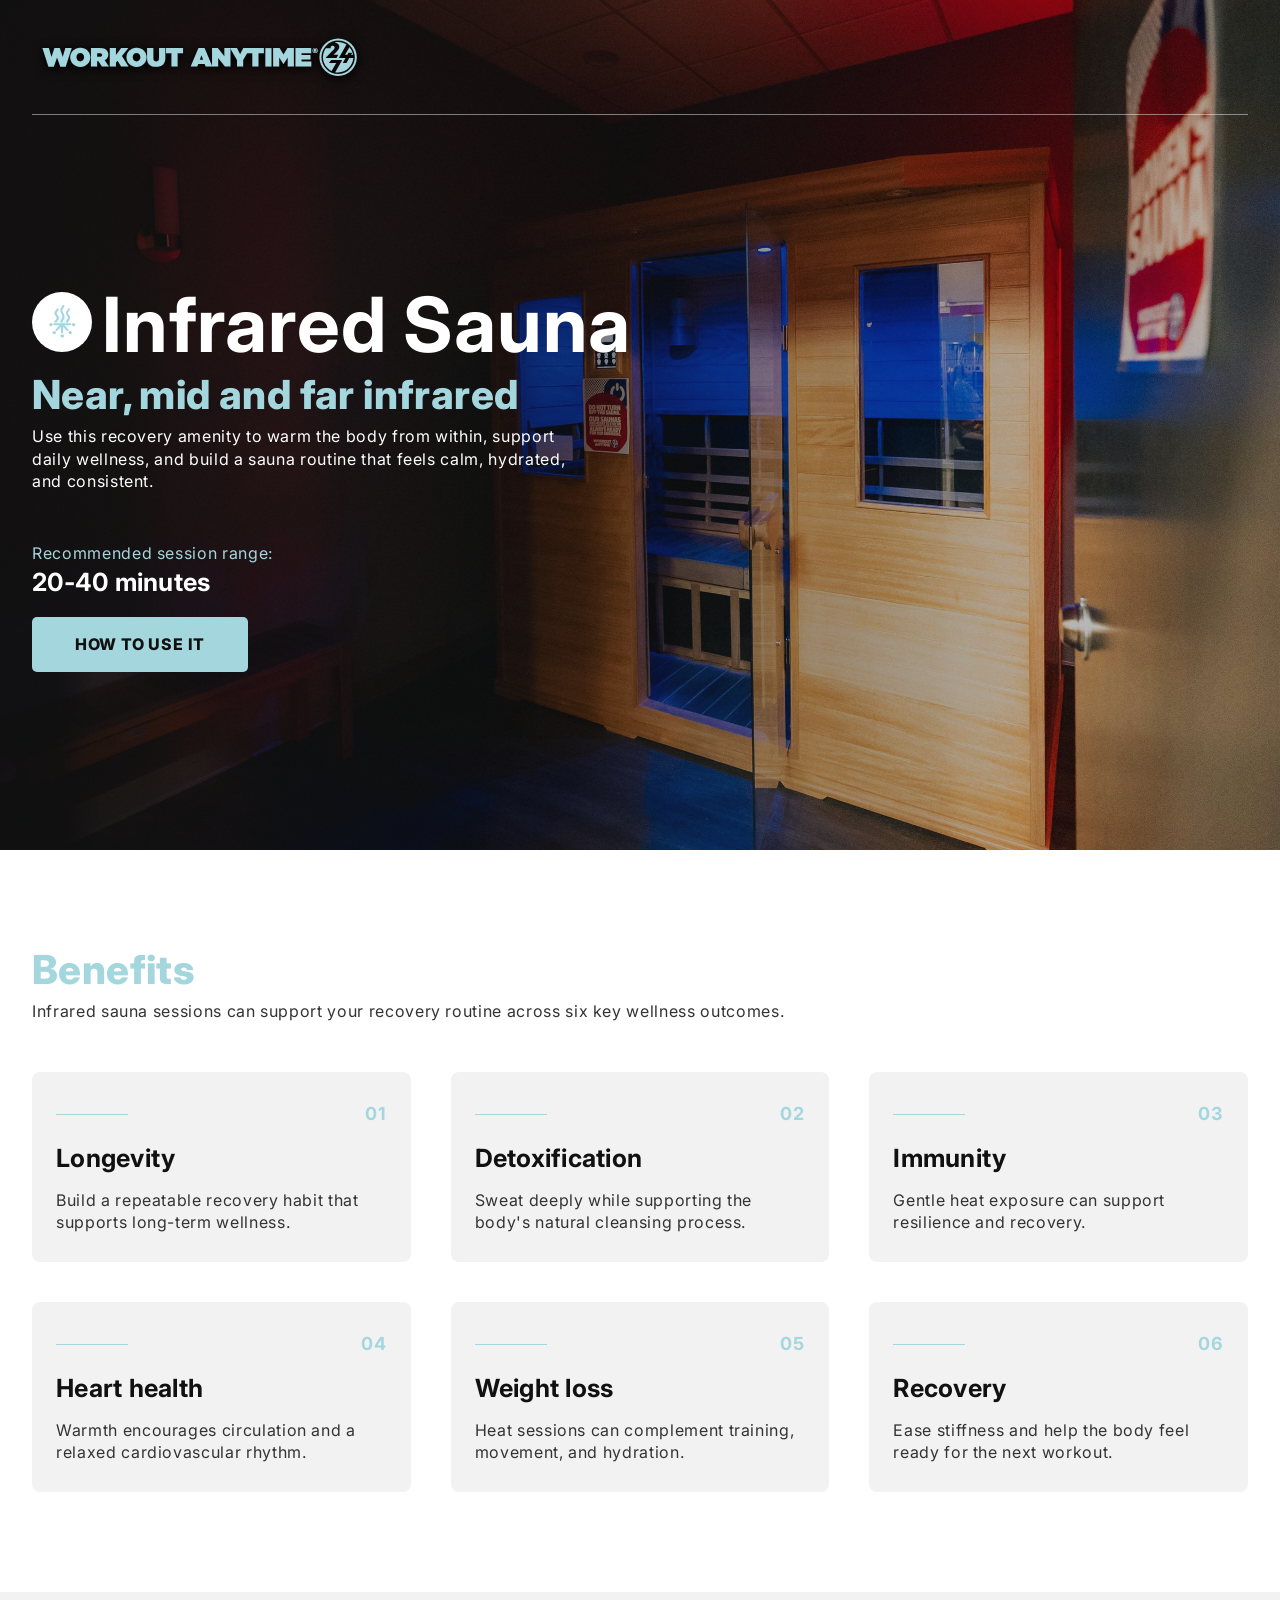
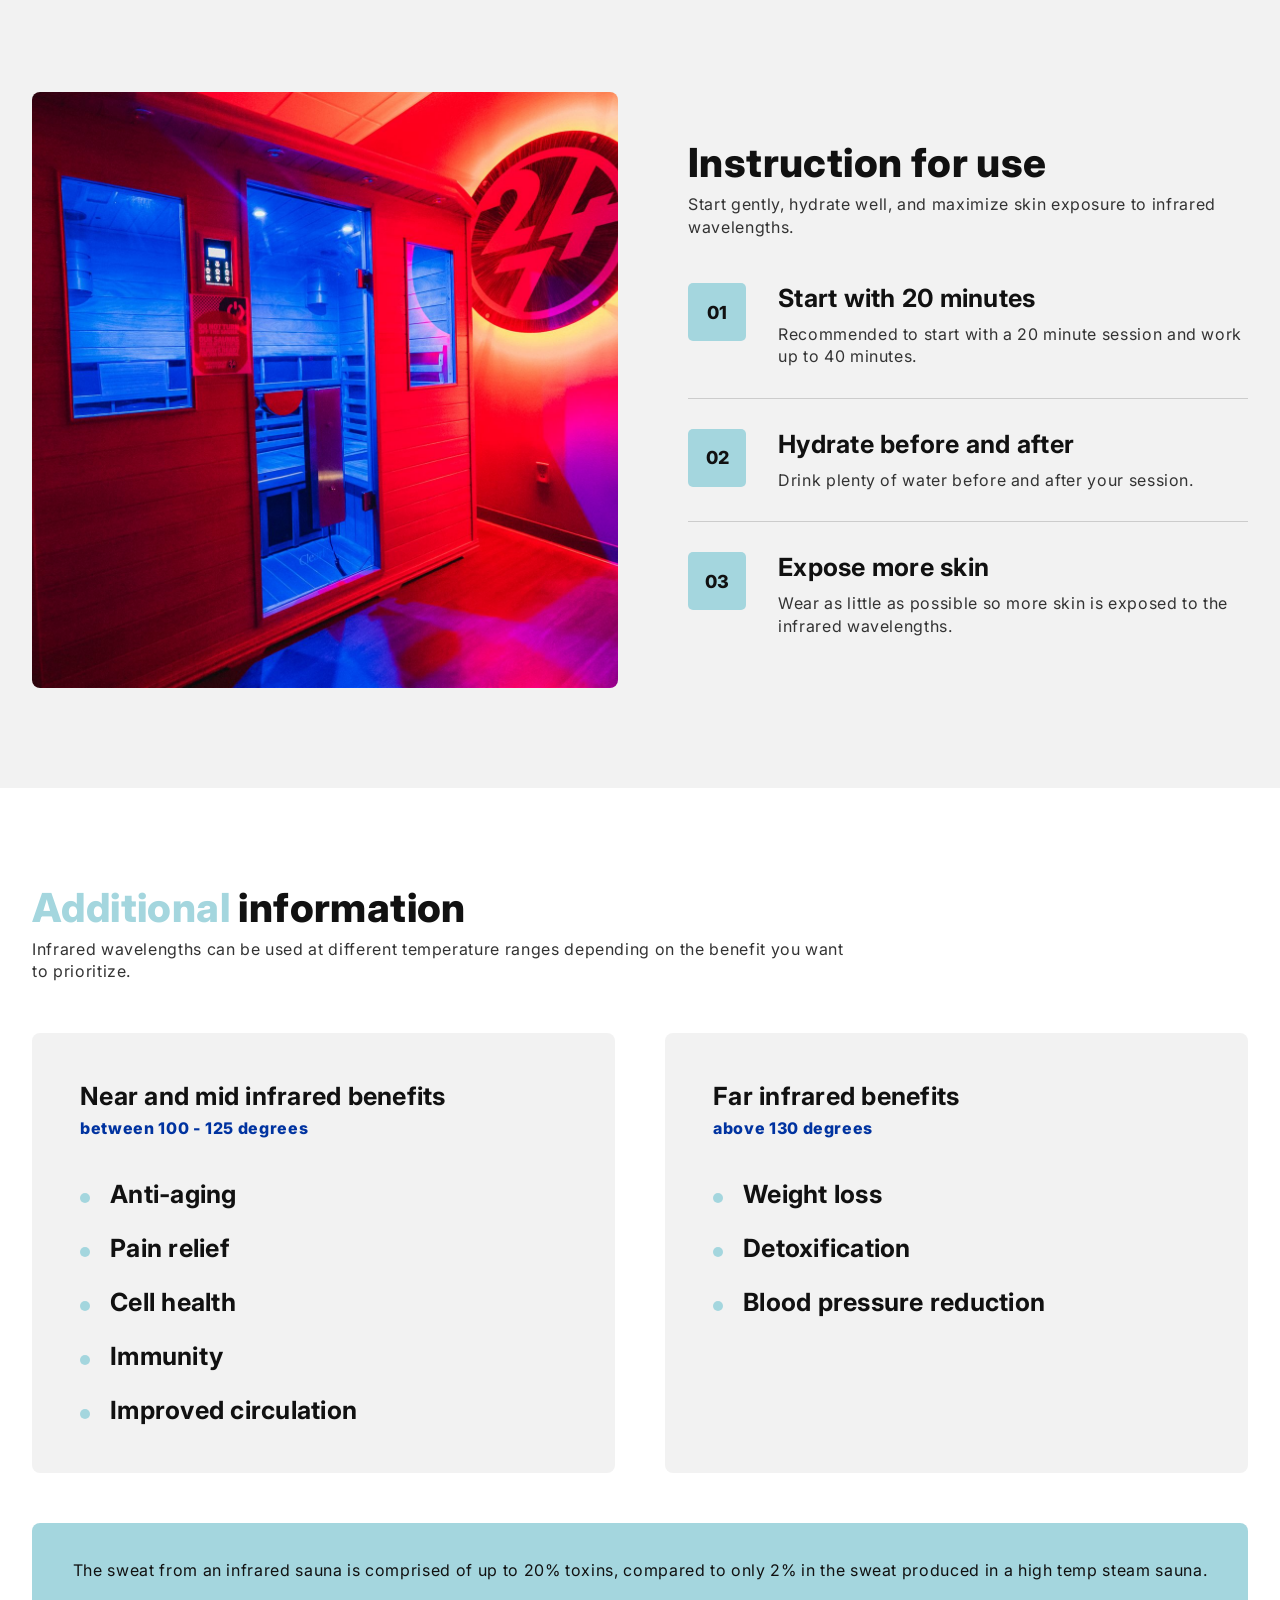
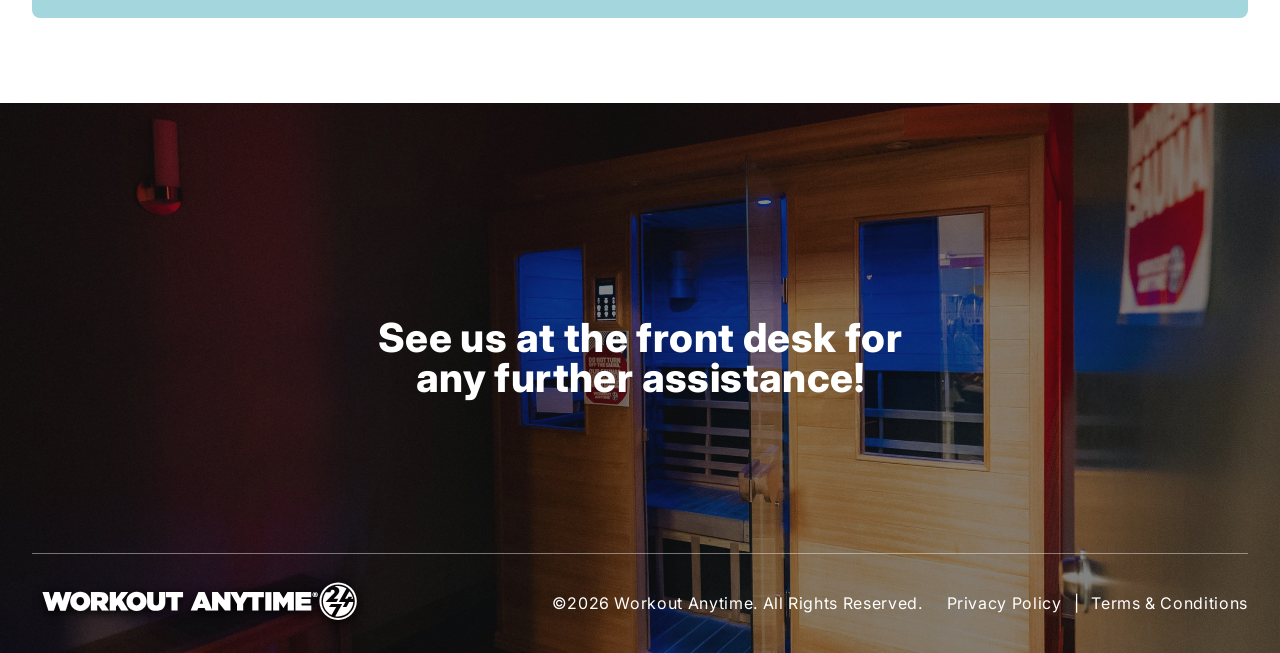
==== index.html @ eda73105 "Add favicon" ====
<!doctype html>
<html lang="en">
  <head>
    <meta charset="utf-8" />
    <meta name="viewport" content="width=device-width, initial-scale=1" />
    <meta
      name="description"
      content="Workout Anytime infrared sauna amenity guide with benefits, instructions for use, and wellness information."
    />
    <title>Infrared Sauna | Workout Anytime</title>
    <link rel="icon" href="favicon.ico" sizes="any" />
    <link rel="preconnect" href="https://fonts.googleapis.com" />
    <link rel="preconnect" href="https://fonts.gstatic.com" crossorigin />
    <link
      href="https://fonts.googleapis.com/css2?family=Inter:wght@400;600;700;800&display=swap"
      rel="stylesheet"
    />
    <link rel="stylesheet" href="styles.css" />
  </head>
  <body>
    <main>
      <section class="hero" aria-labelledby="hero-title">
        <img
          class="hero__image"
          src="assets/sauna-hero-footer.jpg"
          alt="Infrared sauna room"
        />
        <div class="hero__overlay"></div>

        <header class="site-header">
          <a class="site-header__logo" href="#" aria-label="Workout Anytime home">
            <img src="assets/woa-logo.svg" alt="Workout Anytime" />
          </a>
        </header>

        <div class="hero__content">
          <div class="hero__headline">
            <img
              class="hero__icon"
              src="assets/infrared-sauna-icon.svg"
              alt=""
              aria-hidden="true"
            />
            <h1 id="hero-title">Infrared Sauna</h1>
          </div>

          <div class="hero__copy">
            <p class="eyebrow">Near, mid and far infrared</p>
            <p>
              Use this recovery amenity to warm the body from within, support
              daily wellness, and build a sauna routine that feels calm,
              hydrated, and consistent.
            </p>
          </div>

          <div class="hero__session">
            <p>Recommended session range:</p>
            <strong>20-40 minutes</strong>
          </div>

          <a class="button" href="#instructions">How to use it</a>
        </div>
      </section>

      <section class="section benefits" aria-labelledby="benefits-title">
        <div class="section__heading">
          <h2 id="benefits-title"><span>Benefits</span></h2>
          <p>
            Infrared sauna sessions can support your recovery routine across six
            key wellness outcomes.
          </p>
        </div>

        <div class="benefits__grid">
          <article class="benefit-card">
            <div class="benefit-card__head">
              <span></span>
              <strong>01</strong>
            </div>
            <h3>Longevity</h3>
            <p>Build a repeatable recovery habit that supports long-term wellness.</p>
          </article>

          <article class="benefit-card">
            <div class="benefit-card__head">
              <span></span>
              <strong>02</strong>
            </div>
            <h3>Detoxification</h3>
            <p>Sweat deeply while supporting the body's natural cleansing process.</p>
          </article>

          <article class="benefit-card">
            <div class="benefit-card__head">
              <span></span>
              <strong>03</strong>
            </div>
            <h3>Immunity</h3>
            <p>Gentle heat exposure can support resilience and recovery.</p>
          </article>

          <article class="benefit-card">
            <div class="benefit-card__head">
              <span></span>
              <strong>04</strong>
            </div>
            <h3>Heart health</h3>
            <p>Warmth encourages circulation and a relaxed cardiovascular rhythm.</p>
          </article>

          <article class="benefit-card">
            <div class="benefit-card__head">
              <span></span>
              <strong>05</strong>
            </div>
            <h3>Weight loss</h3>
            <p>Heat sessions can complement training, movement, and hydration.</p>
          </article>

          <article class="benefit-card">
            <div class="benefit-card__head">
              <span></span>
              <strong>06</strong>
            </div>
            <h3>Recovery</h3>
            <p>Ease stiffness and help the body feel ready for the next workout.</p>
          </article>
        </div>
      </section>

      <section
        class="section instructions"
        id="instructions"
        aria-labelledby="instructions-title"
      >
        <div class="instructions__image">
          <img
            src="assets/sauna-instructions.jpg"
            alt="Infrared sauna with red and blue lighting"
          />
        </div>

        <div class="instructions__content">
          <div class="section__heading">
            <h2 id="instructions-title">Instruction for use</h2>
            <p>
              Start gently, hydrate well, and maximize skin exposure to infrared
              wavelengths.
            </p>
          </div>

          <ol class="steps">
            <li>
              <span>01</span>
              <div>
                <h3>Start with 20 minutes</h3>
                <p>
                  Recommended to start with a 20 minute session and work up to
                  40 minutes.
                </p>
              </div>
            </li>
            <li>
              <span>02</span>
              <div>
                <h3>Hydrate before and after</h3>
                <p>Drink plenty of water before and after your session.</p>
              </div>
            </li>
            <li>
              <span>03</span>
              <div>
                <h3>Expose more skin</h3>
                <p>
                  Wear as little as possible so more skin is exposed to the
                  infrared wavelengths.
                </p>
              </div>
            </li>
          </ol>
        </div>
      </section>

      <section class="section information" aria-labelledby="information-title">
        <div class="section__heading">
          <h2 id="information-title">
            <span>Additional</span>
            information
          </h2>
          <p>
            Infrared wavelengths can be used at different temperature ranges
            depending on the benefit you want to prioritize.
          </p>
        </div>

        <div class="info-grid">
          <article class="info-card">
            <h3>Near and mid infrared benefits</h3>
            <p>between 100 - 125 degrees</p>
            <ul>
              <li>Anti-aging</li>
              <li>Pain relief</li>
              <li>Cell health</li>
              <li>Immunity</li>
              <li>Improved circulation</li>
            </ul>
          </article>

          <article class="info-card">
            <h3>Far infrared benefits</h3>
            <p>above 130 degrees</p>
            <ul>
              <li>Weight loss</li>
              <li>Detoxification</li>
              <li>Blood pressure reduction</li>
            </ul>
          </article>
        </div>

        <p class="callout">
          The sweat from an infrared sauna is comprised of up to 20% toxins,
          compared to only 2% in the sweat produced in a high temp steam sauna.
        </p>
      </section>
    </main>

    <footer class="footer">
      <img
        class="footer__image"
        src="assets/sauna-hero-footer.jpg"
        alt="Infrared sauna room"
      />
      <div class="footer__overlay"></div>

      <p class="footer__message">
        See us at the front desk for any further assistance!
      </p>

      <div class="footer__bar">
        <img src="assets/woa-logo-white.svg" alt="Workout Anytime" />
        <p>&copy;2026 Workout Anytime. All Rights Reserved.</p>
        <nav aria-label="Legal">
          <a href="#">Privacy Policy</a>
          <span>|</span>
          <a href="#">Terms &amp; Conditions</a>
        </nav>
      </div>
    </footer>
  </body>
</html>
---- styles.css ----
:root {
  --black: #111111;
  --text: #333333;
  --muted: #f2f2f2;
  --teal: #a4d6de;
  --blue: #0033a0;
  --white: #ffffff;
  --display: "Objectivity", "Inter", Arial, sans-serif;
  --body: "Inter", Arial, sans-serif;
  --container: 1312px;
  --gutter: 32px;
}

* {
  box-sizing: border-box;
}

html {
  scroll-behavior: smooth;
}

body {
  margin: 0;
  background: var(--white);
  color: var(--black);
  font-family: var(--body);
  line-height: 1.4;
  overflow-x: hidden;
}

img {
  display: block;
  max-width: 100%;
}

a {
  color: inherit;
}

.hero {
  position: relative;
  min-height: 850px;
  overflow: hidden;
  color: var(--white);
}

.hero__image,
.footer__image {
  position: absolute;
  inset: 0;
  width: 100%;
  height: 100%;
  object-fit: cover;
}

.hero__image {
  object-position: center;
}

.hero__overlay {
  position: absolute;
  inset: 0;
  background: linear-gradient(
    90deg,
    rgba(17, 17, 17, 0.84) 0%,
    rgba(17, 17, 17, 0.46) 55%,
    rgba(17, 17, 17, 0.18) 100%
  );
}

.site-header {
  position: relative;
  z-index: 2;
  width: min(var(--container), calc(100% - (var(--gutter) * 2)));
  margin: 0 auto;
  padding-top: 30px;
  padding-bottom: 20px;
  border-bottom: 1px solid rgba(255, 255, 255, 0.45);
}

.site-header__logo {
  display: inline-flex;
  width: 336px;
  max-width: 52vw;
}

.site-header__logo img,
.footer__bar img {
  width: 100%;
  height: auto;
}

.hero__content {
  position: relative;
  z-index: 2;
  width: min(var(--container), calc(100% - (var(--gutter) * 2)));
  margin: 0 auto;
  padding: 170px 0 120px;
}

.hero__headline {
  display: flex;
  align-items: baseline;
  gap: 10px;
  max-width: 100%;
}

.hero__headline h1 {
  min-width: 0;
  overflow-wrap: break-word;
}

.hero__icon {
  width: 60px;
  height: 60px;
  flex: 0 0 60px;
}

h1,
h2,
h3,
p {
  margin: 0;
}

h1 {
  font-family: var(--display);
  font-size: 76px;
  line-height: 1.05;
  letter-spacing: 0.8px;
}

.hero__copy {
  width: min(560px, 100%);
  margin-top: 10px;
  overflow-wrap: break-word;
}

.eyebrow,
.section__heading h2 {
  font-family: var(--display);
  font-size: 40px;
  font-weight: 800;
  line-height: 1;
  letter-spacing: 0.4px;
}

.eyebrow {
  color: var(--teal);
  margin-bottom: 10px;
  white-space: nowrap;
}

.hero__copy p:last-child,
.section__heading p,
.steps p,
.benefit-card p,
.callout,
.footer__bar {
  font-size: 16px;
  letter-spacing: 0.65px;
}

.hero__session {
  width: min(351px, 100%);
  margin-top: 50px;
  margin-bottom: 20px;
}

.hero__session p {
  color: var(--teal);
  font-size: 16px;
  letter-spacing: 0.65px;
}

.hero__session strong {
  display: block;
  margin-top: 2px;
  font-size: 25px;
  line-height: 1.2;
  letter-spacing: 0.25px;
}

.button {
  display: inline-flex;
  min-width: 216px;
  min-height: 55px;
  align-items: center;
  justify-content: center;
  padding: 16px 26px;
  border-radius: 5px;
  background: var(--teal);
  color: var(--black);
  font-size: 16px;
  font-weight: 800;
  letter-spacing: 0.8px;
  text-align: center;
  text-decoration: none;
  text-transform: uppercase;
  transition: transform 180ms ease, background-color 180ms ease;
}

.button:hover,
.button:focus-visible {
  background: #b8e5ec;
  transform: translateY(-2px);
}

.section {
  width: min(var(--container), calc(100% - (var(--gutter) * 2)));
  margin: 0 auto;
  padding: 100px 0;
}

.section__heading {
  max-width: 820px;
  margin-bottom: 50px;
}

.section__heading h2 {
  margin-bottom: 10px;
}

.section__heading h2 span {
  color: var(--teal);
}

.section__heading p {
  color: var(--text);
}

.benefits__grid {
  display: grid;
  grid-template-columns: repeat(3, minmax(0, 1fr));
  gap: 40px;
}

.benefit-card,
.info-card {
  border-radius: 8px;
  background: var(--muted);
}

.benefit-card {
  min-height: 190px;
  padding: 24px;
  display: flex;
  flex-direction: column;
  justify-content: center;
  gap: 16px;
}

.benefit-card__head {
  display: flex;
  align-items: center;
  justify-content: space-between;
  gap: 20px;
}

.benefit-card__head span {
  width: 72px;
  height: 1px;
  background: var(--teal);
}

.benefit-card__head strong {
  color: var(--teal);
  font-size: 18px;
  letter-spacing: 1px;
}

.benefit-card h3,
.steps h3,
.info-card h3 {
  font-size: 25px;
  font-weight: 700;
  line-height: 1.2;
  letter-spacing: 0.25px;
}

.benefit-card p {
  color: var(--text);
  line-height: 1.4;
}

.instructions {
  width: 100%;
  max-width: none;
  display: grid;
  grid-template-columns: minmax(0, 610px) minmax(0, 560px);
  justify-content: center;
  align-items: center;
  gap: 70px;
  padding: 100px var(--gutter);
  background: var(--muted);
}

.instructions__image {
  overflow: hidden;
  border-radius: 8px;
}

.instructions__image img {
  width: 100%;
  aspect-ratio: 61 / 62;
  object-fit: cover;
}

.instructions__content .section__heading {
  margin-bottom: 45px;
}

.steps {
  display: grid;
  gap: 30px;
  margin: 0;
  padding: 0;
  list-style: none;
}

.steps li {
  display: grid;
  grid-template-columns: 58px minmax(0, 1fr);
  gap: 32px;
  align-items: start;
  padding-bottom: 30px;
  border-bottom: 1px solid rgba(51, 51, 51, 0.2);
}

.steps li:last-child {
  padding-bottom: 0;
  border-bottom: 0;
}

.steps span {
  display: grid;
  width: 58px;
  height: 58px;
  place-items: center;
  border-radius: 5px;
  background: var(--teal);
  color: var(--black);
  font-size: 18px;
  font-weight: 800;
}

.steps h3 {
  margin-bottom: 10px;
}

.steps p {
  color: var(--text);
}

.information {
  padding-bottom: 85px;
}

.info-grid {
  display: grid;
  grid-template-columns: repeat(2, minmax(0, 1fr));
  gap: 50px;
}

.info-card {
  padding: 48px;
}

.info-card p {
  margin-top: 6px;
  color: var(--blue);
  font-size: 16px;
  font-weight: 800;
  letter-spacing: 0.65px;
}

.info-card ul {
  display: grid;
  gap: 24px;
  margin: 40px 0 0;
  padding: 0;
  list-style: none;
}

.info-card li {
  position: relative;
  padding-left: 30px;
  font-size: 25px;
  font-weight: 700;
  line-height: 1.2;
  letter-spacing: 0.25px;
}

.info-card li::before {
  content: "";
  position: absolute;
  left: 0;
  top: 14px;
  width: 10px;
  height: 10px;
  border-radius: 50%;
  background: var(--teal);
}

.callout {
  margin-top: 50px;
  padding: 36px;
  border-radius: 8px;
  background: var(--teal);
  color: var(--black);
  text-align: center;
}

.footer {
  position: relative;
  min-height: 550px;
  display: flex;
  align-items: center;
  justify-content: center;
  overflow: hidden;
  color: var(--white);
}

.footer__image {
  object-position: center;
}

.footer__overlay {
  position: absolute;
  inset: 0;
  background: rgba(17, 17, 17, 0.5);
}

.footer__message {
  position: relative;
  z-index: 1;
  width: min(584px, calc(100% - (var(--gutter) * 2)));
  font-family: var(--display);
  font-size: 40px;
  font-weight: 800;
  line-height: 1;
  letter-spacing: 0.4px;
  text-align: center;
  transform: translateY(-20px);
}

.footer__bar {
  position: absolute;
  z-index: 1;
  left: 50%;
  bottom: 20px;
  width: min(var(--container), calc(100% - (var(--gutter) * 2)));
  transform: translateX(-50%);
  display: grid;
  grid-template-columns: auto 1fr auto;
  gap: 24px;
  align-items: center;
  padding-top: 20px;
  border-top: 1px solid rgba(255, 255, 255, 0.42);
}

.footer__bar img {
  width: 336px;
  height: auto;
  max-width: 36vw;
}

.footer__bar p {
  text-align: right;
}

.footer__bar nav {
  display: flex;
  gap: 12px;
  align-items: center;
  justify-content: flex-end;
}

.footer__bar a {
  text-decoration: none;
}

.footer__bar a:hover,
.footer__bar a:focus-visible {
  text-decoration: underline;
}

@media (max-width: 1024px) {
  :root {
    --gutter: 28px;
  }

  .hero {
    min-height: 760px;
  }

  .hero__content {
    padding-top: 150px;
  }

  h1 {
    font-size: 56px;
  }

  .eyebrow,
  .section__heading h2,
  .footer__message {
    font-size: 34px;
  }

  .benefits__grid {
    grid-template-columns: repeat(2, minmax(0, 1fr));
    gap: 28px;
  }

  .instructions {
    grid-template-columns: 1fr;
    gap: 44px;
  }

  .instructions__image,
  .instructions__content {
    width: min(720px, 100%);
    justify-self: center;
  }

  .info-grid {
    gap: 28px;
  }

  .info-card {
    padding: 36px;
  }

  .info-card li {
    font-size: 22px;
  }

  .footer__bar {
    grid-template-columns: 1fr;
    justify-items: center;
    text-align: center;
  }

  .footer__bar img {
    max-width: 260px;
  }

  .footer__bar p {
    text-align: center;
  }
}

@media (max-width: 700px) {
  :root {
    --gutter: 20px;
  }

  .hero {
    min-height: 680px;
  }

  .hero__image,
  .footer__image {
    object-position: 62% center;
  }

  .hero__overlay {
    background: linear-gradient(
      90deg,
      rgba(17, 17, 17, 0.9) 0%,
      rgba(17, 17, 17, 0.66) 70%,
      rgba(17, 17, 17, 0.42) 100%
    );
  }

  .site-header {
    padding-top: 22px;
  }

  .site-header__logo {
    width: 230px;
  }

  .hero__content {
    padding-top: 120px;
    padding-bottom: 80px;
  }

  .hero__headline {
    align-items: center;
    flex-wrap: wrap;
  }

  .hero__icon {
    width: 42px;
    height: 42px;
    flex-basis: 42px;
  }

  h1 {
    font-size: 36px;
  }

  .eyebrow,
  .section__heading h2,
  .footer__message {
    font-size: 30px;
  }

  .eyebrow {
    font-size: clamp(24px, 6.5vw, 30px);
  }

  .hero__session strong,
  .benefit-card h3,
  .steps h3,
  .info-card h3,
  .info-card li {
    font-size: 22px;
  }

  .section {
    padding: 70px 0;
  }

  .benefits__grid,
  .info-grid {
    grid-template-columns: 1fr;
  }

  .benefit-card {
    min-height: 170px;
  }

  .instructions {
    padding: 70px var(--gutter);
  }

  .steps li {
    grid-template-columns: 48px minmax(0, 1fr);
    gap: 20px;
  }

  .steps span {
    width: 48px;
    height: 48px;
    font-size: 16px;
  }

  .info-card {
    padding: 28px;
  }

  .callout {
    padding: 28px;
  }

  .footer {
    min-height: 520px;
    padding: 80px 0 190px;
  }
}

@media (max-width: 430px) {
  .hero__headline {
    align-items: flex-start;
  }

  h1 {
    font-size: 32px;
  }

  .hero__copy p:last-child,
  .section__heading p,
  .steps p,
  .benefit-card p,
  .callout,
  .footer__bar {
    font-size: 15px;
  }

  .button {
    width: 100%;
  }

  .footer__bar nav {
    flex-wrap: wrap;
  }
}

@media (max-width: 520px) {
  .site-header,
  .hero__content,
  .section {
    width: min(300px, calc(100% - (var(--gutter) * 2)));
  }

  .instructions__image,
  .instructions__content {
    width: min(300px, 100%);
  }

  .instructions {
    width: 100%;
  }

  h1 {
    font-size: 26px;
  }

  .hero__icon {
    width: 32px;
    height: 32px;
    flex-basis: 32px;
  }

  .section__heading h2,
  .footer__message {
    font-size: 26px;
  }

  .eyebrow {
    font-size: 16px;
  }

  .footer__bar {
    width: min(300px, calc(100% - (var(--gutter) * 2)));
  }
}
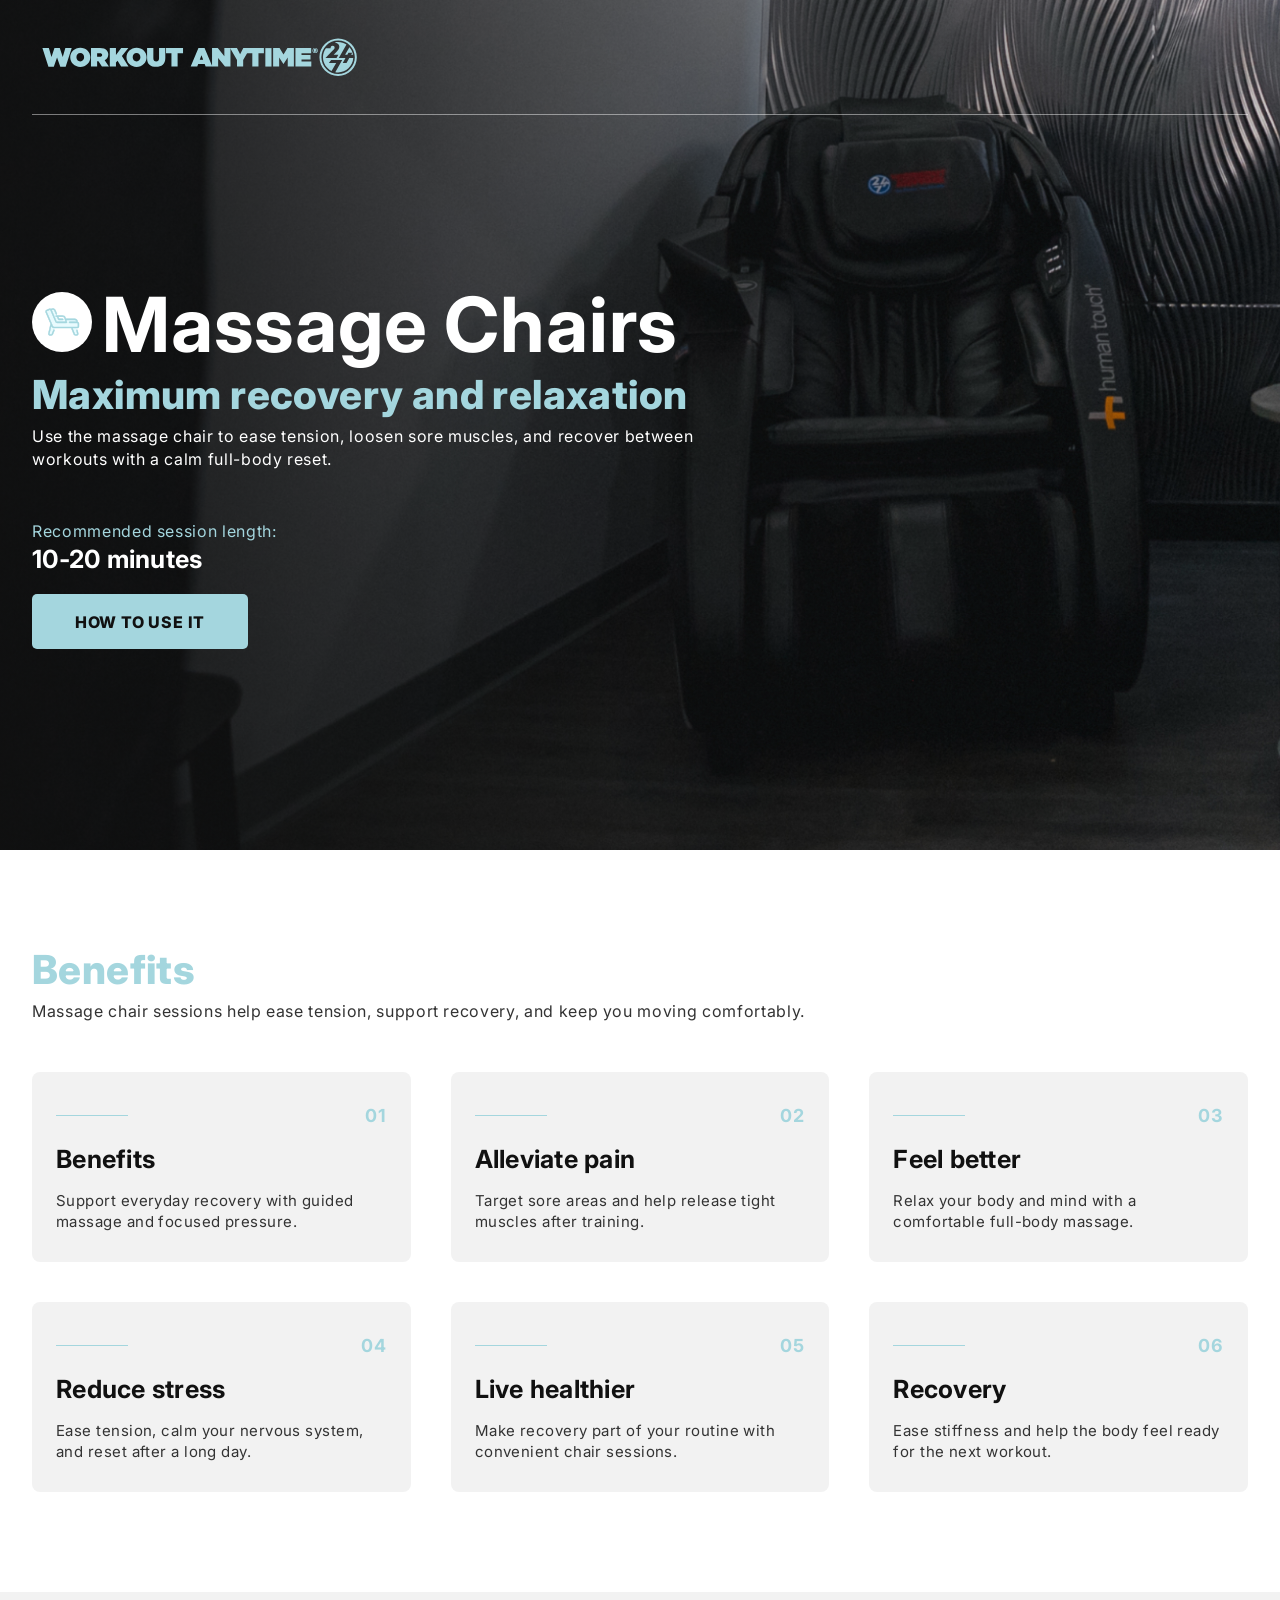
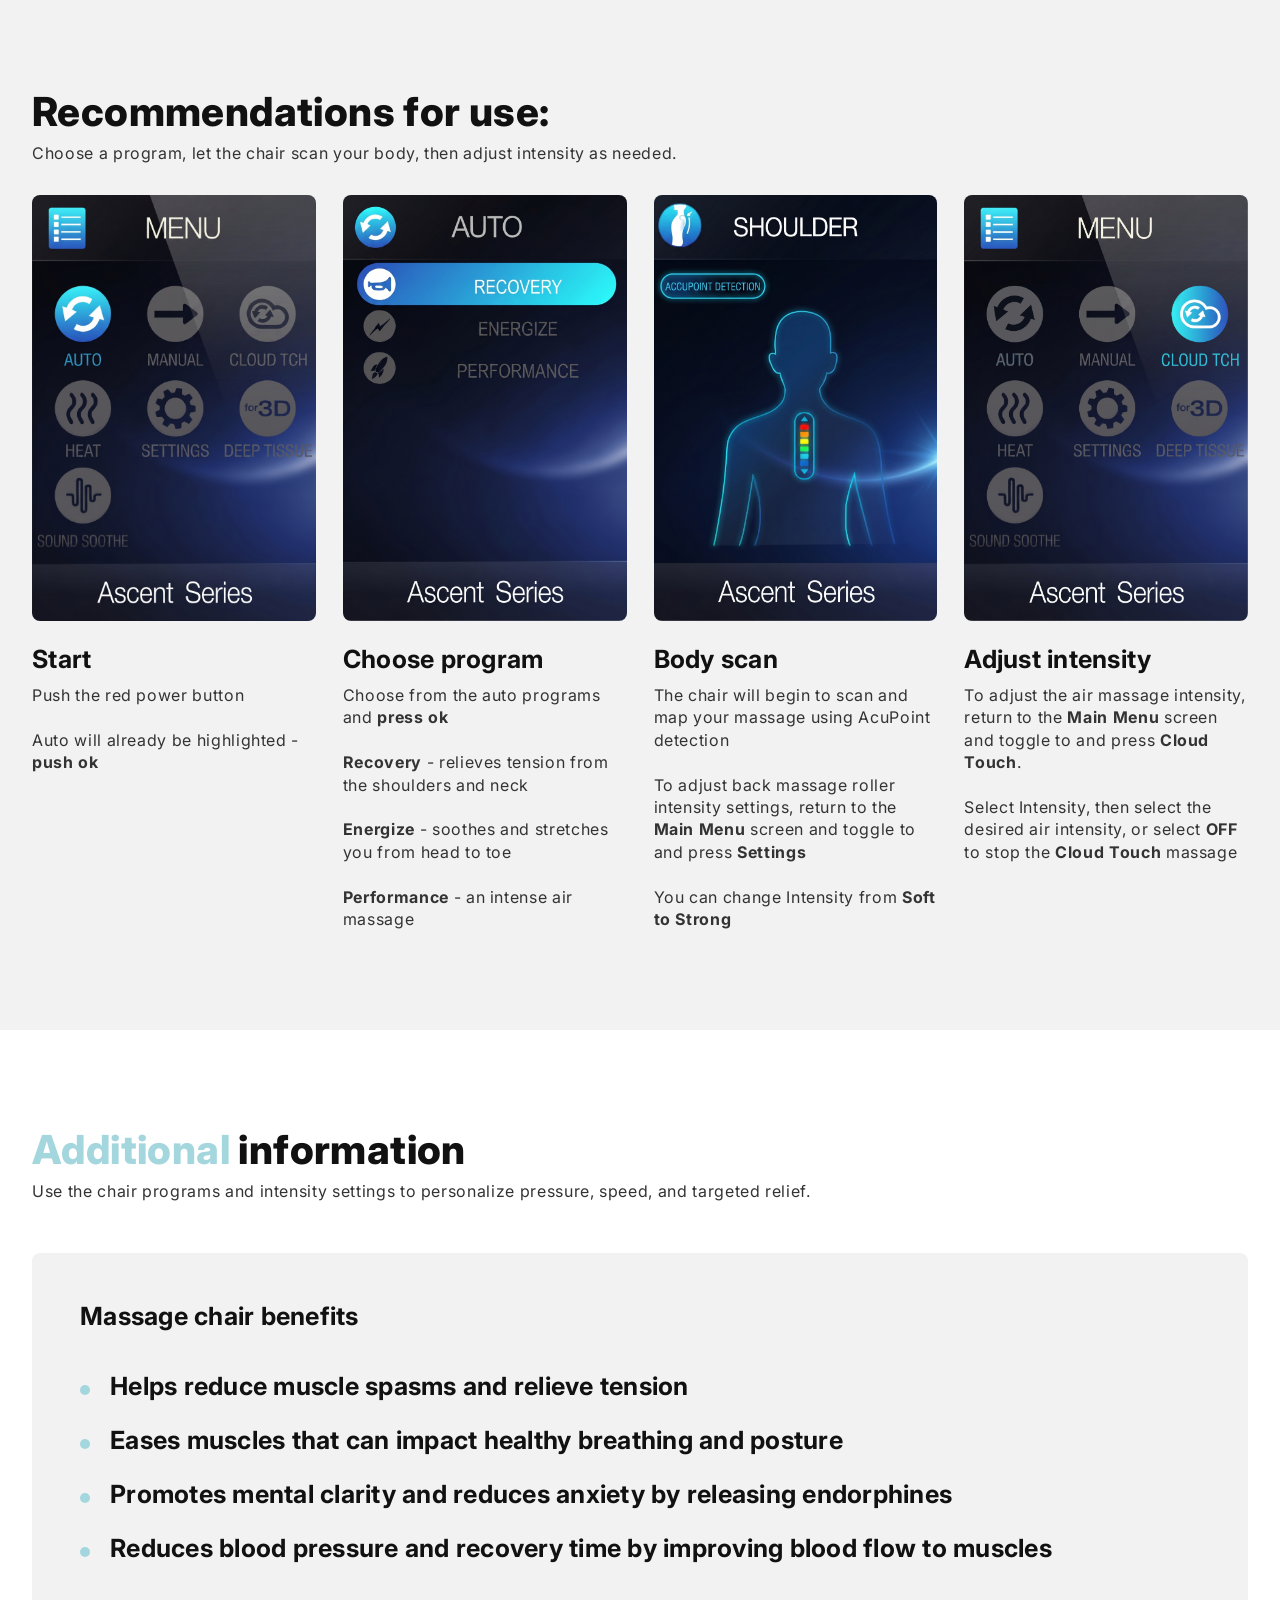
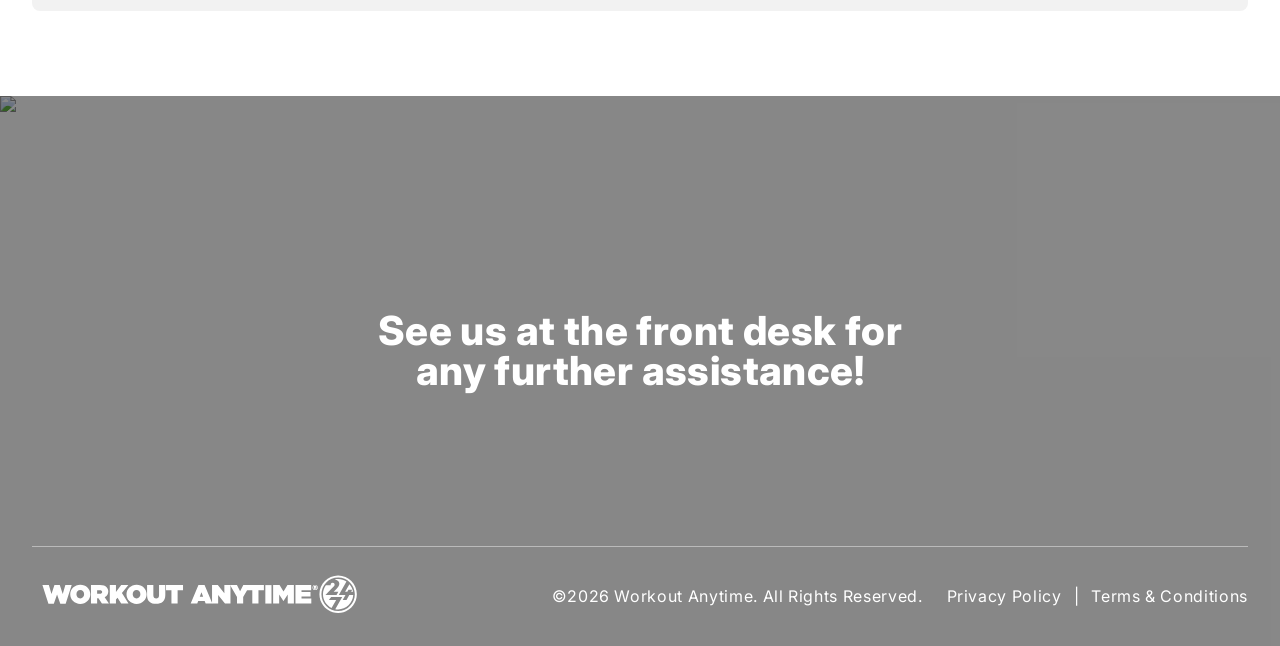
==== commit d458f856: "Add massage chairs landing page" ====
--- a/index.html
+++ b/index.html
@@ -5,9 +5,9 @@
     <meta name="viewport" content="width=device-width, initial-scale=1" />
     <meta
       name="description"
-      content="Workout Anytime infrared sauna amenity guide with benefits, instructions for use, and wellness information."
+      content="Workout Anytime massage chair amenity guide with benefits, recommendations for use, and recovery information."
     />
-    <title>Infrared Sauna | Workout Anytime</title>
+    <title>Massage Chairs | Workout Anytime</title>
     <link rel="icon" href="favicon.ico" sizes="any" />
     <link rel="preconnect" href="https://fonts.googleapis.com" />
     <link rel="preconnect" href="https://fonts.gstatic.com" crossorigin />
@@ -22,8 +22,8 @@
       <section class="hero" aria-labelledby="hero-title">
         <img
           class="hero__image"
-          src="assets/sauna-hero-footer.jpg"
-          alt="Infrared sauna room"
+          src="assets/chair-hero.jpg"
+          alt="Massage chair recovery area"
         />
         <div class="hero__overlay"></div>
 
@@ -37,25 +37,24 @@
           <div class="hero__headline">
             <img
               class="hero__icon"
-              src="assets/infrared-sauna-icon.svg"
+              src="assets/massage-chair-icon.svg"
               alt=""
               aria-hidden="true"
             />
-            <h1 id="hero-title">Infrared Sauna</h1>
+            <h1 id="hero-title">Massage Chairs</h1>
           </div>
 
           <div class="hero__copy">
-            <p class="eyebrow">Near, mid and far infrared</p>
+            <p class="eyebrow">Maximum recovery and relaxation</p>
             <p>
-              Use this recovery amenity to warm the body from within, support
-              daily wellness, and build a sauna routine that feels calm,
-              hydrated, and consistent.
+              Use the massage chair to ease tension, loosen sore muscles, and
+              recover between workouts with a calm full-body reset.
             </p>
           </div>
 
           <div class="hero__session">
-            <p>Recommended session range:</p>
-            <strong>20-40 minutes</strong>
+            <p>Recommended session length:</p>
+            <strong>10-20 minutes</strong>
           </div>
 
           <a class="button" href="#instructions">How to use it</a>
@@ -66,8 +65,8 @@
         <div class="section__heading">
           <h2 id="benefits-title"><span>Benefits</span></h2>
           <p>
-            Infrared sauna sessions can support your recovery routine across six
-            key wellness outcomes.
+            Massage chair sessions help ease tension, support recovery, and keep
+            you moving comfortably.
           </p>
         </div>
 
@@ -77,8 +76,8 @@
               <span></span>
               <strong>01</strong>
             </div>
-            <h3>Longevity</h3>
-            <p>Build a repeatable recovery habit that supports long-term wellness.</p>
+            <h3>Benefits</h3>
+            <p>Support everyday recovery with guided massage and focused pressure.</p>
           </article>
 
           <article class="benefit-card">
@@ -86,8 +85,8 @@
               <span></span>
               <strong>02</strong>
             </div>
-            <h3>Detoxification</h3>
-            <p>Sweat deeply while supporting the body's natural cleansing process.</p>
+            <h3>Alleviate pain</h3>
+            <p>Target sore areas and help release tight muscles after training.</p>
           </article>
 
           <article class="benefit-card">
@@ -95,8 +94,8 @@
               <span></span>
               <strong>03</strong>
             </div>
-            <h3>Immunity</h3>
-            <p>Gentle heat exposure can support resilience and recovery.</p>
+            <h3>Feel better</h3>
+            <p>Relax your body and mind with a comfortable full-body massage.</p>
           </article>
 
           <article class="benefit-card">
@@ -104,8 +103,8 @@
               <span></span>
               <strong>04</strong>
             </div>
-            <h3>Heart health</h3>
-            <p>Warmth encourages circulation and a relaxed cardiovascular rhythm.</p>
+            <h3>Reduce stress</h3>
+            <p>Ease tension, calm your nervous system, and reset after a long day.</p>
           </article>
 
           <article class="benefit-card">
@@ -113,8 +112,8 @@
               <span></span>
               <strong>05</strong>
             </div>
-            <h3>Weight loss</h3>
-            <p>Heat sessions can complement training, movement, and hydration.</p>
+            <h3>Live healthier</h3>
+            <p>Make recovery part of your routine with convenient chair sessions.</p>
           </article>
 
           <article class="benefit-card">
@@ -133,47 +132,84 @@
         id="instructions"
         aria-labelledby="instructions-title"
       >
-        <div class="instructions__image">
-          <img
-            src="assets/sauna-instructions.jpg"
-            alt="Infrared sauna with red and blue lighting"
-          />
-        </div>
-
         <div class="instructions__content">
           <div class="section__heading">
-            <h2 id="instructions-title">Instruction for use</h2>
+            <h2 id="instructions-title">Recommendations for use:</h2>
             <p>
-              Start gently, hydrate well, and maximize skin exposure to infrared
-              wavelengths.
+              Choose a program, let the chair scan your body, then adjust
+              intensity as needed.
             </p>
           </div>
 
           <ol class="steps">
             <li>
-              <span>01</span>
-              <div>
-                <h3>Start with 20 minutes</h3>
-                <p>
-                  Recommended to start with a 20 minute session and work up to
-                  40 minutes.
-                </p>
-              </div>
-            </li>
-            <li>
-              <span>02</span>
-              <div>
-                <h3>Hydrate before and after</h3>
-                <p>Drink plenty of water before and after your session.</p>
-              </div>
-            </li>
-            <li>
-              <span>03</span>
-              <div>
-                <h3>Expose more skin</h3>
-                <p>
-                  Wear as little as possible so more skin is exposed to the
-                  infrared wavelengths.
+              <img
+                src="assets/massage-chair-start.jpg"
+                alt="Massage chair remote start screen"
+              />
+              <div>
+                <h3>Start</h3>
+                <p>
+                  Push the red power button
+                  <br /><br />
+                  Auto will already be highlighted - <strong>push ok</strong>
+                </p>
+              </div>
+            </li>
+            <li>
+              <img
+                src="assets/massage-chair-program.jpg"
+                alt="Massage chair remote auto program screen"
+              />
+              <div>
+                <h3>Choose program</h3>
+                <p>
+                  Choose from the auto programs and <strong>press ok</strong>
+                  <br /><br />
+                  <strong>Recovery</strong> - relieves tension from the shoulders
+                  and neck
+                  <br /><br />
+                  <strong>Energize</strong> - soothes and stretches you from head
+                  to toe
+                  <br /><br />
+                  <strong>Performance</strong> - an intense air massage
+                </p>
+              </div>
+            </li>
+            <li>
+              <img
+                src="assets/massage-chair-scan.jpg"
+                alt="Massage chair body scan screen"
+              />
+              <div>
+                <h3>Body scan</h3>
+                <p>
+                  The chair will begin to scan and map your massage using
+                  AcuPoint detection
+                  <br /><br />
+                  To adjust back massage roller intensity settings, return to
+                  the <strong>Main Menu</strong> screen and toggle to and press
+                  <strong>Settings</strong>
+                  <br /><br />
+                  You can change Intensity from <strong>Soft to Strong</strong>
+                </p>
+              </div>
+            </li>
+            <li>
+              <img
+                src="assets/massage-chair-intensity.jpg"
+                alt="Massage chair remote cloud touch intensity screen"
+              />
+              <div>
+                <h3>Adjust intensity</h3>
+                <p>
+                  To adjust the air massage intensity, return to the
+                  <strong>Main Menu</strong> screen and toggle to and press
+                  <strong>Cloud Touch</strong>.
+                  <br /><br />
+                  Select Intensity, then select the desired air intensity, or
+                  select <strong>OFF</strong> to stop the
+                  <strong>Cloud Touch</strong> massage
                 </p>
               </div>
             </li>
@@ -188,47 +224,36 @@
             information
           </h2>
           <p>
-            Infrared wavelengths can be used at different temperature ranges
-            depending on the benefit you want to prioritize.
+            Use the chair programs and intensity settings to personalize
+            pressure, speed, and targeted relief.
           </p>
         </div>
 
         <div class="info-grid">
           <article class="info-card">
-            <h3>Near and mid infrared benefits</h3>
-            <p>between 100 - 125 degrees</p>
+            <h3>Massage chair benefits</h3>
             <ul>
-              <li>Anti-aging</li>
-              <li>Pain relief</li>
-              <li>Cell health</li>
-              <li>Immunity</li>
-              <li>Improved circulation</li>
+              <li>Helps reduce muscle spasms and relieve tension</li>
+              <li>Eases muscles that can impact healthy breathing and posture</li>
+              <li>
+                Promotes mental clarity and reduces anxiety by releasing
+                endorphines
+              </li>
+              <li>
+                Reduces blood pressure and recovery time by improving blood flow
+                to muscles
+              </li>
             </ul>
           </article>
-
-          <article class="info-card">
-            <h3>Far infrared benefits</h3>
-            <p>above 130 degrees</p>
-            <ul>
-              <li>Weight loss</li>
-              <li>Detoxification</li>
-              <li>Blood pressure reduction</li>
-            </ul>
-          </article>
-        </div>
-
-        <p class="callout">
-          The sweat from an infrared sauna is comprised of up to 20% toxins,
-          compared to only 2% in the sweat produced in a high temp steam sauna.
-        </p>
+        </div>
       </section>
     </main>
 
     <footer class="footer">
       <img
         class="footer__image"
-        src="assets/sauna-hero-footer.jpg"
-        alt="Infrared sauna room"
+        src="assets/massage-chair-hero-footer.jpg"
+        alt="Massage chair recovery area"
       />
       <div class="footer__overlay"></div>
 
--- a/styles.css
+++ b/styles.css
@@ -131,7 +131,7 @@
 }
 
 .hero__copy {
-  width: min(560px, 100%);
+  width: min(740px, 100%);
   margin-top: 10px;
   overflow-wrap: break-word;
 }
@@ -279,6 +279,8 @@
 }
 
 .benefit-card p {
+  font-size: 15px;
+  letter-spacing: 0.45px;
   color: var(--text);
   line-height: 1.4;
 }
@@ -286,45 +288,35 @@
 .instructions {
   width: 100%;
   max-width: none;
-  display: grid;
-  grid-template-columns: minmax(0, 610px) minmax(0, 560px);
-  justify-content: center;
-  align-items: center;
-  gap: 70px;
+  display: block;
   padding: 100px var(--gutter);
   background: var(--muted);
 }
 
-.instructions__image {
-  overflow: hidden;
-  border-radius: 8px;
-}
-
-.instructions__image img {
-  width: 100%;
-  aspect-ratio: 61 / 62;
-  object-fit: cover;
+.instructions__content {
+  width: min(var(--container), 100%);
+  margin: 0 auto;
 }
 
 .instructions__content .section__heading {
-  margin-bottom: 45px;
+  margin-bottom: 30px;
 }
 
 .steps {
   display: grid;
-  gap: 30px;
+  grid-template-columns: repeat(4, minmax(0, 1fr));
+  gap: 27px;
   margin: 0;
   padding: 0;
   list-style: none;
 }
 
 .steps li {
-  display: grid;
-  grid-template-columns: 58px minmax(0, 1fr);
-  gap: 32px;
-  align-items: start;
-  padding-bottom: 30px;
-  border-bottom: 1px solid rgba(51, 51, 51, 0.2);
+  display: flex;
+  min-width: 0;
+  flex-direction: column;
+  gap: 23px;
+  align-items: flex-start;
 }
 
 .steps li:last-child {
@@ -332,16 +324,11 @@
   border-bottom: 0;
 }
 
-.steps span {
-  display: grid;
-  width: 58px;
-  height: 58px;
-  place-items: center;
-  border-radius: 5px;
-  background: var(--teal);
-  color: var(--black);
-  font-size: 18px;
-  font-weight: 800;
+.steps img {
+  width: 100%;
+  aspect-ratio: 466 / 700;
+  border-radius: 8px;
+  object-fit: cover;
 }
 
 .steps h3 {
@@ -352,14 +339,18 @@
   color: var(--text);
 }
 
+.steps strong {
+  font-weight: 700;
+}
+
 .information {
   padding-bottom: 85px;
 }
 
 .info-grid {
   display: grid;
-  grid-template-columns: repeat(2, minmax(0, 1fr));
-  gap: 50px;
+  grid-template-columns: 1fr;
+  gap: 0;
 }
 
 .info-card {
@@ -422,7 +413,7 @@
 }
 
 .footer__image {
-  object-position: center;
+  object-position: 60% 80%;
 }
 
 .footer__overlay {
@@ -514,14 +505,16 @@
   }
 
   .instructions {
-    grid-template-columns: 1fr;
-    gap: 44px;
-  }
-
-  .instructions__image,
+    padding-top: 80px;
+    padding-bottom: 80px;
+  }
+
   .instructions__content {
     width: min(720px, 100%);
-    justify-self: center;
+  }
+
+  .steps {
+    grid-template-columns: repeat(2, minmax(0, 1fr));
   }
 
   .info-grid {
@@ -553,14 +546,13 @@
 
 @media (max-width: 700px) {
   :root {
-    --gutter: 20px;
+    --gutter: 16px;
   }
 
   .hero {
     min-height: 680px;
   }
 
-  .hero__image,
   .footer__image {
     object-position: 62% center;
   }
@@ -576,6 +568,7 @@
 
   .site-header {
     padding-top: 22px;
+    padding-bottom: 10px;
   }
 
   .site-header__logo {
@@ -625,6 +618,7 @@
   }
 
   .benefits__grid,
+  .steps,
   .info-grid {
     grid-template-columns: 1fr;
   }
@@ -638,14 +632,7 @@
   }
 
   .steps li {
-    grid-template-columns: 48px minmax(0, 1fr);
-    gap: 20px;
-  }
-
-  .steps span {
-    width: 48px;
-    height: 48px;
-    font-size: 16px;
+    gap: 18px;
   }
 
   .info-card {
@@ -654,6 +641,7 @@
 
   .callout {
     padding: 28px;
+    margin-top: 28px;
   }
 
   .footer {
@@ -692,13 +680,13 @@
 @media (max-width: 520px) {
   .site-header,
   .hero__content,
-  .section {
-    width: min(300px, calc(100% - (var(--gutter) * 2)));
-  }
-
-  .instructions__image,
+  .section,
+  .footer__bar {
+    width: calc(100% - (var(--gutter) * 2)); 
+  }
+
   .instructions__content {
-    width: min(300px, 100%);
+    width: calc(100% - (var(--gutter) * 2)); 
   }
 
   .instructions {
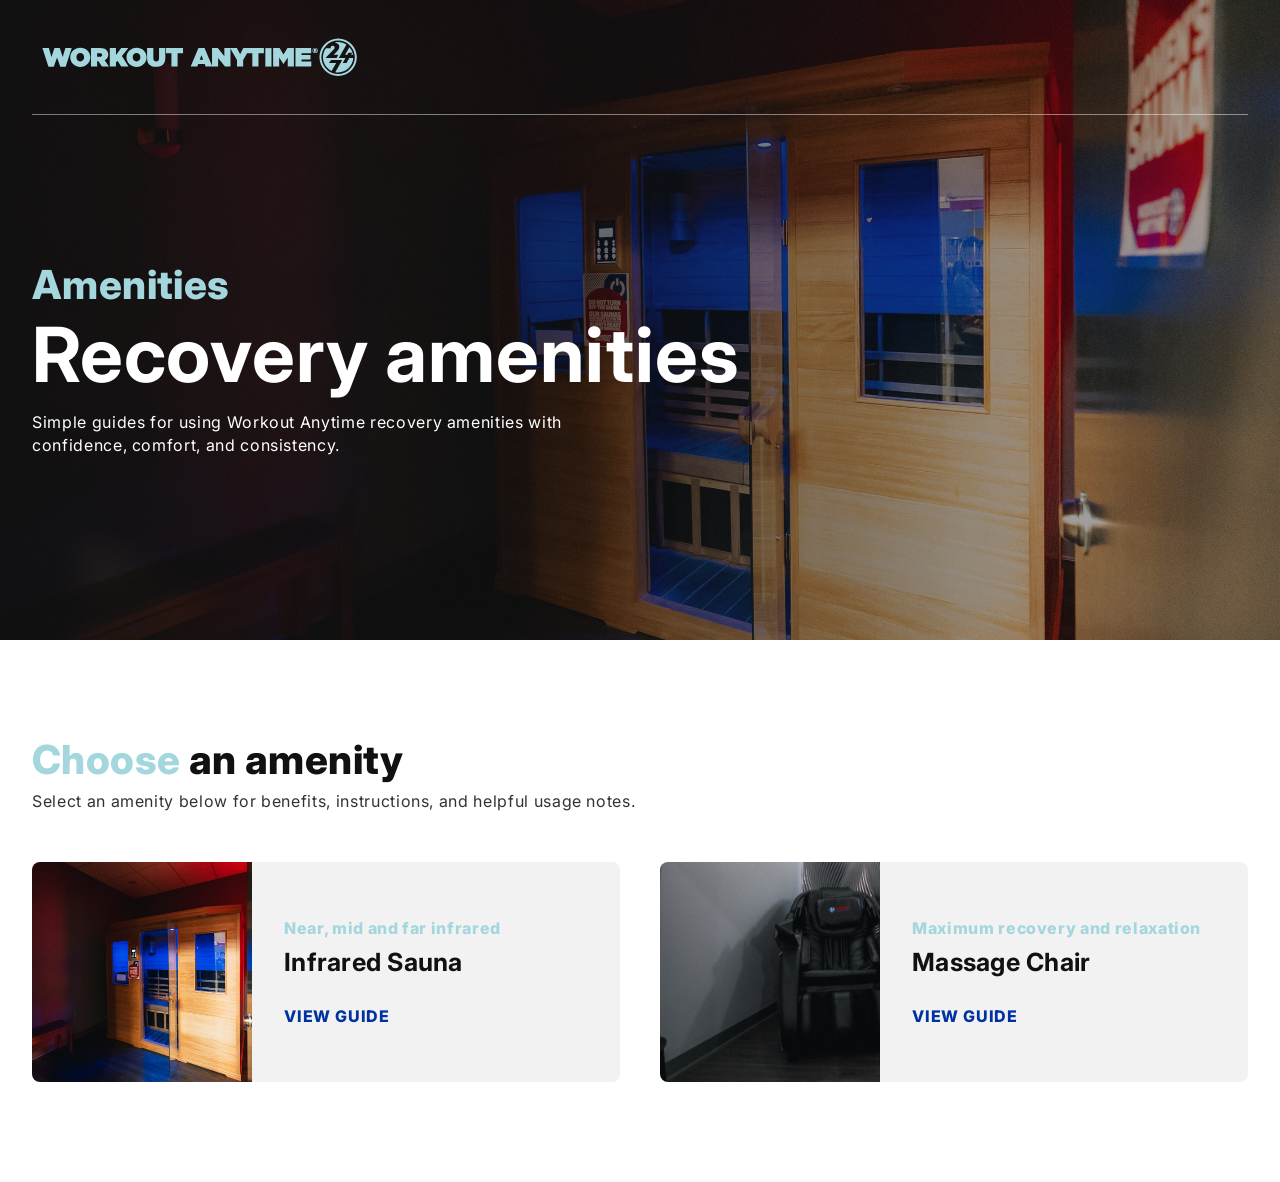
==== commit 1eda8c4a: "Restructure amenities into inner pages" ====
--- a/index.html
+++ b/index.html
@@ -5,9 +5,9 @@
     <meta name="viewport" content="width=device-width, initial-scale=1" />
     <meta
       name="description"
-      content="Workout Anytime massage chair amenity guide with benefits, recommendations for use, and recovery information."
+      content="Workout Anytime amenity guides for recovery, relaxation, and wellness."
     />
-    <title>Massage Chairs | Workout Anytime</title>
+    <title>Amenities | Workout Anytime</title>
     <link rel="icon" href="favicon.ico" sizes="any" />
     <link rel="preconnect" href="https://fonts.googleapis.com" />
     <link rel="preconnect" href="https://fonts.gstatic.com" crossorigin />
@@ -19,257 +19,65 @@
   </head>
   <body>
     <main>
-      <section class="hero" aria-labelledby="hero-title">
+      <section class="home-hero" aria-labelledby="home-title">
         <img
-          class="hero__image"
-          src="assets/chair-hero.jpg"
-          alt="Massage chair recovery area"
+          class="home-hero__image"
+          src="assets/sauna-hero-footer.jpg"
+          alt="Workout Anytime recovery amenities"
         />
-        <div class="hero__overlay"></div>
+        <div class="home-hero__overlay"></div>
 
         <header class="site-header">
-          <a class="site-header__logo" href="#" aria-label="Workout Anytime home">
+          <a class="site-header__logo" href="index.html" aria-label="Workout Anytime home">
             <img src="assets/woa-logo.svg" alt="Workout Anytime" />
           </a>
         </header>
 
-        <div class="hero__content">
-          <div class="hero__headline">
-            <img
-              class="hero__icon"
-              src="assets/massage-chair-icon.svg"
-              alt=""
-              aria-hidden="true"
-            />
-            <h1 id="hero-title">Massage Chairs</h1>
-          </div>
-
-          <div class="hero__copy">
-            <p class="eyebrow">Maximum recovery and relaxation</p>
-            <p>
-              Use the massage chair to ease tension, loosen sore muscles, and
-              recover between workouts with a calm full-body reset.
-            </p>
-          </div>
-
-          <div class="hero__session">
-            <p>Recommended session length:</p>
-            <strong>10-20 minutes</strong>
-          </div>
-
-          <a class="button" href="#instructions">How to use it</a>
+        <div class="home-hero__content">
+          <p class="home-hero__eyebrow">Amenities</p>
+          <h1 id="home-title">Recovery amenities</h1>
+          <p>
+            Simple guides for using Workout Anytime recovery amenities with
+            confidence, comfort, and consistency.
+          </p>
         </div>
       </section>
 
-      <section class="section benefits" aria-labelledby="benefits-title">
+      <section class="section amenity-index" aria-labelledby="amenities-title">
         <div class="section__heading">
-          <h2 id="benefits-title"><span>Benefits</span></h2>
+          <h2 id="amenities-title"><span>Choose</span> an amenity</h2>
           <p>
-            Massage chair sessions help ease tension, support recovery, and keep
-            you moving comfortably.
+            Select an amenity below for benefits, instructions, and helpful
+            usage notes.
           </p>
         </div>
 
-        <div class="benefits__grid">
-          <article class="benefit-card">
-            <div class="benefit-card__head">
-              <span></span>
-              <strong>01</strong>
+        <div class="amenity-grid">
+          <a class="amenity-card" href="infrared-sauna.html">
+            <img
+              src="assets/sauna-hero-footer.jpg"
+              alt="Infrared sauna amenity"
+            />
+            <div>
+              <p>Near, mid and far infrared</p>
+              <h3>Infrared Sauna</h3>
+              <span>View guide</span>
             </div>
-            <h3>Benefits</h3>
-            <p>Support everyday recovery with guided massage and focused pressure.</p>
-          </article>
+          </a>
 
-          <article class="benefit-card">
-            <div class="benefit-card__head">
-              <span></span>
-              <strong>02</strong>
+          <a class="amenity-card" href="massage-chair.html">
+            <img
+              src="assets/chair-hero.jpg"
+              alt="Massage chair amenity"
+            />
+            <div>
+              <p>Maximum recovery and relaxation</p>
+              <h3>Massage Chair</h3>
+              <span>View guide</span>
             </div>
-            <h3>Alleviate pain</h3>
-            <p>Target sore areas and help release tight muscles after training.</p>
-          </article>
-
-          <article class="benefit-card">
-            <div class="benefit-card__head">
-              <span></span>
-              <strong>03</strong>
-            </div>
-            <h3>Feel better</h3>
-            <p>Relax your body and mind with a comfortable full-body massage.</p>
-          </article>
-
-          <article class="benefit-card">
-            <div class="benefit-card__head">
-              <span></span>
-              <strong>04</strong>
-            </div>
-            <h3>Reduce stress</h3>
-            <p>Ease tension, calm your nervous system, and reset after a long day.</p>
-          </article>
-
-          <article class="benefit-card">
-            <div class="benefit-card__head">
-              <span></span>
-              <strong>05</strong>
-            </div>
-            <h3>Live healthier</h3>
-            <p>Make recovery part of your routine with convenient chair sessions.</p>
-          </article>
-
-          <article class="benefit-card">
-            <div class="benefit-card__head">
-              <span></span>
-              <strong>06</strong>
-            </div>
-            <h3>Recovery</h3>
-            <p>Ease stiffness and help the body feel ready for the next workout.</p>
-          </article>
-        </div>
-      </section>
-
-      <section
-        class="section instructions"
-        id="instructions"
-        aria-labelledby="instructions-title"
-      >
-        <div class="instructions__content">
-          <div class="section__heading">
-            <h2 id="instructions-title">Recommendations for use:</h2>
-            <p>
-              Choose a program, let the chair scan your body, then adjust
-              intensity as needed.
-            </p>
-          </div>
-
-          <ol class="steps">
-            <li>
-              <img
-                src="assets/massage-chair-start.jpg"
-                alt="Massage chair remote start screen"
-              />
-              <div>
-                <h3>Start</h3>
-                <p>
-                  Push the red power button
-                  <br /><br />
-                  Auto will already be highlighted - <strong>push ok</strong>
-                </p>
-              </div>
-            </li>
-            <li>
-              <img
-                src="assets/massage-chair-program.jpg"
-                alt="Massage chair remote auto program screen"
-              />
-              <div>
-                <h3>Choose program</h3>
-                <p>
-                  Choose from the auto programs and <strong>press ok</strong>
-                  <br /><br />
-                  <strong>Recovery</strong> - relieves tension from the shoulders
-                  and neck
-                  <br /><br />
-                  <strong>Energize</strong> - soothes and stretches you from head
-                  to toe
-                  <br /><br />
-                  <strong>Performance</strong> - an intense air massage
-                </p>
-              </div>
-            </li>
-            <li>
-              <img
-                src="assets/massage-chair-scan.jpg"
-                alt="Massage chair body scan screen"
-              />
-              <div>
-                <h3>Body scan</h3>
-                <p>
-                  The chair will begin to scan and map your massage using
-                  AcuPoint detection
-                  <br /><br />
-                  To adjust back massage roller intensity settings, return to
-                  the <strong>Main Menu</strong> screen and toggle to and press
-                  <strong>Settings</strong>
-                  <br /><br />
-                  You can change Intensity from <strong>Soft to Strong</strong>
-                </p>
-              </div>
-            </li>
-            <li>
-              <img
-                src="assets/massage-chair-intensity.jpg"
-                alt="Massage chair remote cloud touch intensity screen"
-              />
-              <div>
-                <h3>Adjust intensity</h3>
-                <p>
-                  To adjust the air massage intensity, return to the
-                  <strong>Main Menu</strong> screen and toggle to and press
-                  <strong>Cloud Touch</strong>.
-                  <br /><br />
-                  Select Intensity, then select the desired air intensity, or
-                  select <strong>OFF</strong> to stop the
-                  <strong>Cloud Touch</strong> massage
-                </p>
-              </div>
-            </li>
-          </ol>
-        </div>
-      </section>
-
-      <section class="section information" aria-labelledby="information-title">
-        <div class="section__heading">
-          <h2 id="information-title">
-            <span>Additional</span>
-            information
-          </h2>
-          <p>
-            Use the chair programs and intensity settings to personalize
-            pressure, speed, and targeted relief.
-          </p>
-        </div>
-
-        <div class="info-grid">
-          <article class="info-card">
-            <h3>Massage chair benefits</h3>
-            <ul>
-              <li>Helps reduce muscle spasms and relieve tension</li>
-              <li>Eases muscles that can impact healthy breathing and posture</li>
-              <li>
-                Promotes mental clarity and reduces anxiety by releasing
-                endorphines
-              </li>
-              <li>
-                Reduces blood pressure and recovery time by improving blood flow
-                to muscles
-              </li>
-            </ul>
-          </article>
+          </a>
         </div>
       </section>
     </main>
-
-    <footer class="footer">
-      <img
-        class="footer__image"
-        src="assets/massage-chair-hero-footer.jpg"
-        alt="Massage chair recovery area"
-      />
-      <div class="footer__overlay"></div>
-
-      <p class="footer__message">
-        See us at the front desk for any further assistance!
-      </p>
-
-      <div class="footer__bar">
-        <img src="assets/woa-logo-white.svg" alt="Workout Anytime" />
-        <p>&copy;2026 Workout Anytime. All Rights Reserved.</p>
-        <nav aria-label="Legal">
-          <a href="#">Privacy Policy</a>
-          <span>|</span>
-          <a href="#">Terms &amp; Conditions</a>
-        </nav>
-      </div>
-    </footer>
   </body>
 </html>
--- a/styles.css
+++ b/styles.css
@@ -35,6 +35,128 @@
 
 a {
   color: inherit;
+}
+
+.home-hero {
+  position: relative;
+  min-height: 640px;
+  overflow: hidden;
+  color: var(--white);
+}
+
+.home-hero__image {
+  position: absolute;
+  inset: 0;
+  width: 100%;
+  height: 100%;
+  object-fit: cover;
+  object-position: center;
+}
+
+.home-hero__overlay {
+  position: absolute;
+  inset: 0;
+  background: linear-gradient(
+    90deg,
+    rgba(17, 17, 17, 0.86) 0%,
+    rgba(17, 17, 17, 0.58) 55%,
+    rgba(17, 17, 17, 0.28) 100%
+  );
+}
+
+.home-hero__content {
+  position: relative;
+  z-index: 2;
+  width: min(var(--container), calc(100% - (var(--gutter) * 2)));
+  margin: 0 auto;
+  padding: 150px 0 120px;
+}
+
+.home-hero__eyebrow {
+  margin-bottom: 10px;
+  color: var(--teal);
+  font-family: var(--display);
+  font-size: 40px;
+  font-weight: 800;
+  line-height: 1;
+  letter-spacing: 0.4px;
+}
+
+.home-hero h1 {
+  max-width: 780px;
+}
+
+.home-hero__content > p:last-child {
+  width: min(620px, 100%);
+  margin-top: 16px;
+  font-size: 16px;
+  letter-spacing: 0.65px;
+}
+
+.amenity-index {
+  padding-top: 90px;
+}
+
+.amenity-grid {
+  display: grid;
+  grid-template-columns: repeat(2, minmax(0, 1fr));
+  gap: 40px;
+}
+
+.amenity-card {
+  display: grid;
+  grid-template-columns: minmax(0, 220px) minmax(0, 1fr);
+  min-height: 220px;
+  overflow: hidden;
+  border-radius: 8px;
+  background: var(--muted);
+  color: var(--black);
+  text-decoration: none;
+  transition: transform 180ms ease, background-color 180ms ease;
+}
+
+.amenity-card:hover,
+.amenity-card:focus-visible {
+  background: #ededed;
+  transform: translateY(-3px);
+}
+
+.amenity-card img {
+  width: 100%;
+  height: 100%;
+  object-fit: cover;
+}
+
+.amenity-card div {
+  display: flex;
+  flex-direction: column;
+  justify-content: center;
+  min-width: 0;
+  padding: 32px;
+}
+
+.amenity-card p {
+  color: var(--teal);
+  font-size: 16px;
+  font-weight: 800;
+  letter-spacing: 0.65px;
+}
+
+.amenity-card h3 {
+  margin-top: 8px;
+  font-size: 25px;
+  font-weight: 700;
+  line-height: 1.2;
+  letter-spacing: 0.25px;
+}
+
+.amenity-card span {
+  margin-top: 28px;
+  color: var(--blue);
+  font-size: 16px;
+  font-weight: 800;
+  letter-spacing: 0.8px;
+  text-transform: uppercase;
 }
 
 .hero {
@@ -343,6 +465,60 @@
   font-weight: 700;
 }
 
+.instructions--sauna {
+  display: grid;
+  grid-template-columns: minmax(0, 610px) minmax(0, 560px);
+  justify-content: center;
+  align-items: center;
+  gap: 70px;
+}
+
+.instructions--sauna .instructions__image {
+  overflow: hidden;
+  border-radius: 8px;
+}
+
+.instructions--sauna .instructions__image img {
+  width: 100%;
+  aspect-ratio: 61 / 62;
+  object-fit: cover;
+}
+
+.instructions--sauna .instructions__content {
+  width: auto;
+  margin: 0;
+}
+
+.instructions--sauna .instructions__content .section__heading {
+  margin-bottom: 45px;
+}
+
+.steps--sauna {
+  grid-template-columns: 1fr;
+  gap: 30px;
+}
+
+.steps--sauna li {
+  display: grid;
+  grid-template-columns: 58px minmax(0, 1fr);
+  gap: 32px;
+  align-items: start;
+  padding-bottom: 30px;
+  border-bottom: 1px solid rgba(51, 51, 51, 0.2);
+}
+
+.steps--sauna span {
+  display: grid;
+  width: 58px;
+  height: 58px;
+  place-items: center;
+  border-radius: 5px;
+  background: var(--teal);
+  color: var(--black);
+  font-size: 18px;
+  font-weight: 800;
+}
+
 .information {
   padding-bottom: 85px;
 }
@@ -351,6 +527,11 @@
   display: grid;
   grid-template-columns: 1fr;
   gap: 0;
+}
+
+.info-grid--two {
+  grid-template-columns: repeat(2, minmax(0, 1fr));
+  gap: 50px;
 }
 
 .info-card {
@@ -414,6 +595,10 @@
 
 .footer__image {
   object-position: 60% 80%;
+}
+
+.footer__image--center {
+  object-position: center;
 }
 
 .footer__overlay {
@@ -481,6 +666,14 @@
     --gutter: 28px;
   }
 
+  .home-hero {
+    min-height: 560px;
+  }
+
+  .home-hero__content {
+    padding-top: 130px;
+  }
+
   .hero {
     min-height: 760px;
   }
@@ -509,12 +702,27 @@
     padding-bottom: 80px;
   }
 
+  .instructions--sauna {
+    grid-template-columns: 1fr;
+    gap: 44px;
+  }
+
   .instructions__content {
     width: min(720px, 100%);
   }
 
+  .instructions--sauna .instructions__image,
+  .instructions--sauna .instructions__content {
+    width: min(720px, 100%);
+    justify-self: center;
+  }
+
   .steps {
     grid-template-columns: repeat(2, minmax(0, 1fr));
+  }
+
+  .steps--sauna {
+    grid-template-columns: 1fr;
   }
 
   .info-grid {
@@ -547,6 +755,28 @@
 @media (max-width: 700px) {
   :root {
     --gutter: 16px;
+  }
+
+  .home-hero {
+    min-height: 540px;
+  }
+
+  .home-hero__overlay {
+    background: linear-gradient(
+      90deg,
+      rgba(17, 17, 17, 0.92) 0%,
+      rgba(17, 17, 17, 0.72) 70%,
+      rgba(17, 17, 17, 0.46) 100%
+    );
+  }
+
+  .home-hero__content {
+    padding-top: 110px;
+    padding-bottom: 90px;
+  }
+
+  .home-hero__eyebrow {
+    font-size: 30px;
   }
 
   .hero {
@@ -619,8 +849,17 @@
 
   .benefits__grid,
   .steps,
-  .info-grid {
+  .info-grid,
+  .amenity-grid {
     grid-template-columns: 1fr;
+  }
+
+  .amenity-card {
+    grid-template-columns: 1fr;
+  }
+
+  .amenity-card img {
+    aspect-ratio: 16 / 9;
   }
 
   .benefit-card {
@@ -659,7 +898,12 @@
     font-size: 32px;
   }
 
+  .home-hero__eyebrow {
+    font-size: 26px;
+  }
+
   .hero__copy p:last-child,
+  .home-hero__content > p:last-child,
   .section__heading p,
   .steps p,
   .benefit-card p,
@@ -680,6 +924,7 @@
 @media (max-width: 520px) {
   .site-header,
   .hero__content,
+  .home-hero__content,
   .section,
   .footer__bar {
     width: calc(100% - (var(--gutter) * 2)); 
@@ -715,4 +960,14 @@
   .footer__bar {
     width: min(300px, calc(100% - (var(--gutter) * 2)));
   }
-}
+
+  .home-hero__content,
+  .amenity-index {
+    width: min(320px, calc(100% - (var(--gutter) * 2)));
+  }
+
+  .home-hero h1,
+  .home-hero__content > p:last-child {
+    max-width: 270px;
+  }
+}
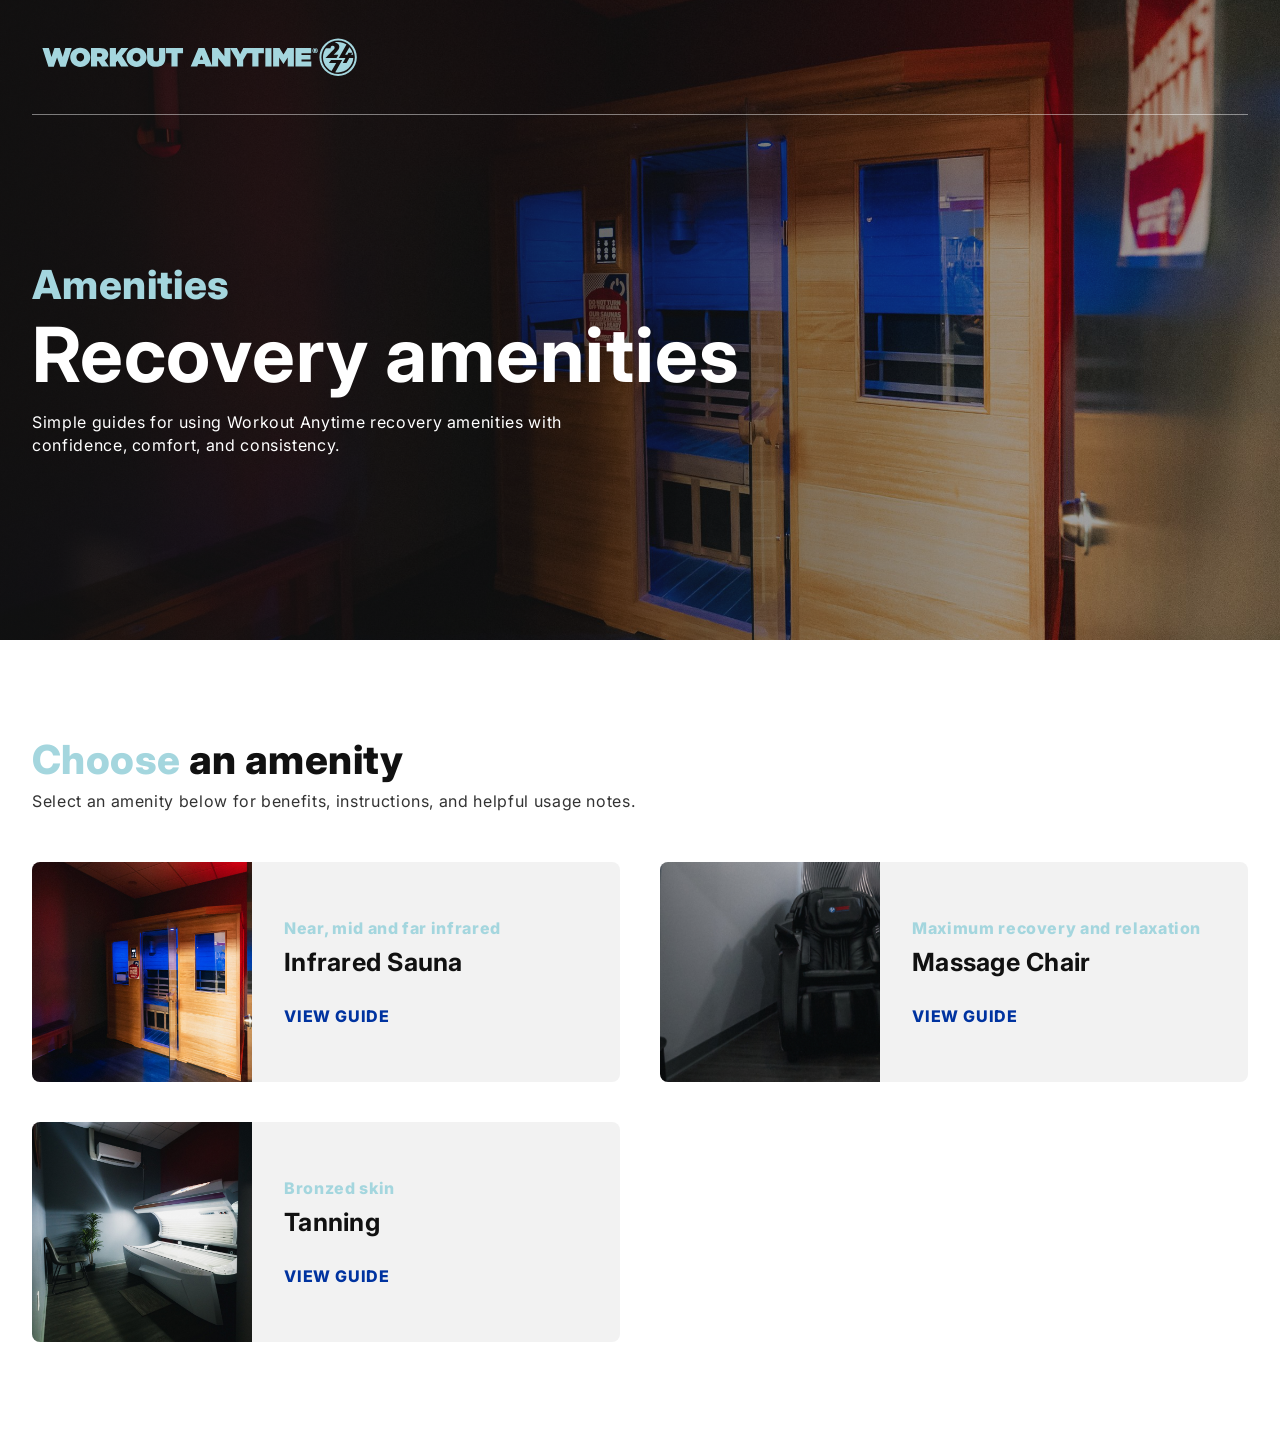
==== commit e0dd2168: "Add tanning amenity page" ====
--- a/index.html
+++ b/index.html
@@ -76,6 +76,18 @@
               <span>View guide</span>
             </div>
           </a>
+
+          <a class="amenity-card" href="tanning.html">
+            <img
+              src="assets/tanning-hero-footer.jpg"
+              alt="Tanning amenity"
+            />
+            <div>
+              <p>Bronzed skin</p>
+              <h3>Tanning</h3>
+              <span>View guide</span>
+            </div>
+          </a>
         </div>
       </section>
     </main>
--- a/styles.css
+++ b/styles.css
@@ -99,7 +99,7 @@
 
 .amenity-grid {
   display: grid;
-  grid-template-columns: repeat(2, minmax(0, 1fr));
+  grid-template-columns: repeat(auto-fit, minmax(min(390px, 100%), 1fr));
   gap: 40px;
 }
 
@@ -176,6 +176,10 @@
 }
 
 .hero__image {
+  object-position: center;
+}
+
+.hero__image--tanning {
   object-position: center;
 }
 
@@ -601,6 +605,10 @@
   object-position: center;
 }
 
+.footer__image--tanning {
+  object-position: center;
+}
+
 .footer__overlay {
   position: absolute;
   inset: 0;
@@ -970,4 +978,30 @@
   .home-hero__content > p:last-child {
     max-width: 270px;
   }
-}
+
+  .hero__content {
+    width: min(320px, calc(100% - (var(--gutter) * 2)));
+  }
+
+  .hero__copy,
+  .hero__copy p:last-child,
+  .section__heading {
+    max-width: 300px;
+  }
+
+  .section {
+    width: min(320px, calc(100% - (var(--gutter) * 2)));
+  }
+
+  .benefit-card,
+  .info-card,
+  .amenity-card {
+    min-width: 0;
+  }
+
+  .benefit-card p,
+  .info-card li,
+  .section__heading p {
+    overflow-wrap: break-word;
+  }
+}
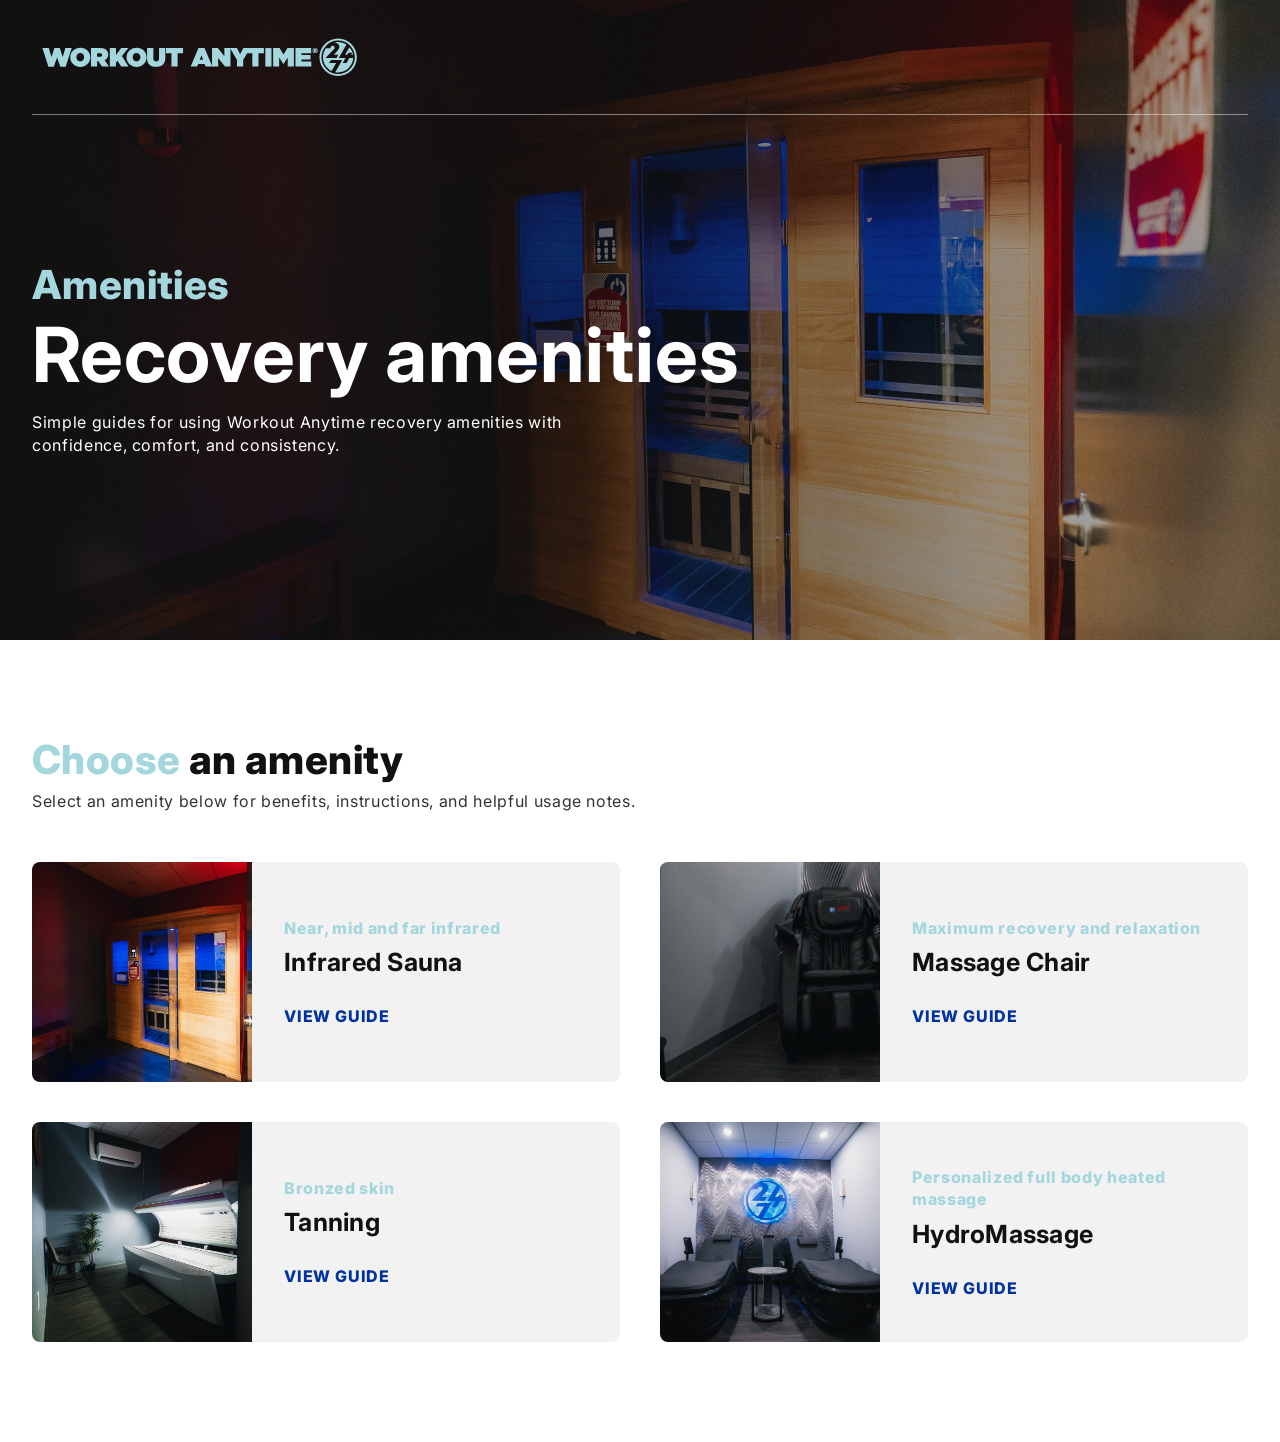
==== commit ada4954c: "Add hydromassage amenity page" ====
--- a/index.html
+++ b/index.html
@@ -88,6 +88,18 @@
               <span>View guide</span>
             </div>
           </a>
+
+          <a class="amenity-card" href="hydromassage.html">
+            <img
+              src="assets/hydromassage-hero.jpg"
+              alt="HydroMassage amenity"
+            />
+            <div>
+              <p>Personalized full body heated massage</p>
+              <h3>HydroMassage</h3>
+              <span>View guide</span>
+            </div>
+          </a>
         </div>
       </section>
     </main>
--- a/styles.css
+++ b/styles.css
@@ -183,6 +183,10 @@
   object-position: center;
 }
 
+.hero__image--hydromassage {
+  object-position: center top;
+}
+
 .hero__overlay {
   position: absolute;
   inset: 0;
@@ -194,6 +198,15 @@
   );
 }
 
+.hero__overlay--soft {
+  background: linear-gradient(
+    90deg,
+    rgba(17, 17, 17, 0.72) 0%,
+    rgba(17, 17, 17, 0.38) 55%,
+    rgba(17, 17, 17, 0.14) 100%
+  );
+}
+
 .site-header {
   position: relative;
   z-index: 2;
@@ -260,6 +273,10 @@
   width: min(740px, 100%);
   margin-top: 10px;
   overflow-wrap: break-word;
+}
+
+.hero__copy--wide {
+  width: min(860px, 100%);
 }
 
 .eyebrow,
@@ -361,6 +378,10 @@
   gap: 40px;
 }
 
+.benefits__grid--two {
+  grid-template-columns: repeat(2, minmax(0, 1fr));
+}
+
 .benefit-card,
 .info-card {
   border-radius: 8px;
@@ -404,6 +425,10 @@
   letter-spacing: 0.25px;
 }
 
+.info-card--expanded h3 {
+margin-bottom: 30px;
+}
+
 .benefit-card p {
   font-size: 15px;
   letter-spacing: 0.45px;
@@ -469,9 +494,64 @@
   font-weight: 700;
 }
 
+.plain-list {
+  margin: 0;
+  padding-left: 20px;
+  color: var(--text);
+  font-size: 16px;
+  letter-spacing: 0.65px;
+}
+
+.guide-section {
+  width: 100%;
+  max-width: none;
+  display: grid;
+  grid-template-columns: minmax(0, 636px) minmax(0, 636px);
+  justify-content: center;
+  align-items: start;
+  gap: 40px;
+  padding: 50px var(--gutter);
+  background: var(--muted);
+}
+
+.guide-section + .guide-section {
+  padding-top: 50px;
+}
+
+.guide-section--reverse .guide-section__image {
+  order: 2;
+}
+
+.guide-section--reverse .guide-section__content {
+  order: 1;
+}
+
+.guide-section__image {
+  overflow: hidden;
+  border-radius: 8px;
+}
+
+.guide-section__image img {
+  width: 100%;
+  aspect-ratio: 636 / 374;
+  object-fit: cover;
+}
+
+.guide-section__content .section__heading {
+  margin-bottom: 30px;
+}
+
+.guide-section__note {
+  grid-column: 1 / -1;
+  color: var(--text);
+  font-size: 12px;
+  letter-spacing: 0.65px;
+  text-align: right;
+}
+
 .instructions--sauna {
   display: grid;
-  grid-template-columns: minmax(0, 610px) minmax(0, 560px);
+  grid-template-columns: minmax(0, 610px) minmax(0, 610px);
   justify-content: center;
   align-items: center;
   gap: 70px;
@@ -548,12 +628,12 @@
   font-size: 16px;
   font-weight: 800;
   letter-spacing: 0.65px;
+  margin-bottom: 20px;
 }
 
 .info-card ul {
   display: grid;
   gap: 24px;
-  margin: 40px 0 0;
   padding: 0;
   list-style: none;
 }
@@ -571,7 +651,7 @@
   content: "";
   position: absolute;
   left: 0;
-  top: 14px;
+  top: 10px;
   width: 10px;
   height: 10px;
   border-radius: 50%;
@@ -705,6 +785,30 @@
     gap: 28px;
   }
 
+  .guide-section {
+    grid-template-columns: 1fr;
+    gap: 36px;
+    padding-top: 70px;
+    padding-bottom: 70px;
+  }
+
+  .guide-section__image,
+  .guide-section__content {
+    width: min(720px, 100%);
+    justify-self: center;
+  }
+
+  .guide-section--reverse .guide-section__image,
+  .guide-section--reverse .guide-section__content {
+    order: initial;
+  }
+
+  .guide-section__note {
+    width: min(720px, 100%);
+    justify-self: center;
+    text-align: left;
+  }
+
   .instructions {
     padding-top: 80px;
     padding-bottom: 80px;
@@ -860,6 +964,14 @@
   .info-grid,
   .amenity-grid {
     grid-template-columns: 1fr;
+  }
+
+  .benefits__grid--two {
+    grid-template-columns: 1fr;
+  }
+
+  .guide-section {
+    padding: 70px var(--gutter);
   }
 
   .amenity-card {
@@ -966,12 +1078,12 @@
   }
 
   .footer__bar {
-    width: min(300px, calc(100% - (var(--gutter) * 2)));
+    width: calc(100% - (var(--gutter) * 2)); 
   }
 
   .home-hero__content,
   .amenity-index {
-    width: min(320px, calc(100% - (var(--gutter) * 2)));
+    width: calc(100% - (var(--gutter) * 2)); 
   }
 
   .home-hero h1,
@@ -980,7 +1092,7 @@
   }
 
   .hero__content {
-    width: min(320px, calc(100% - (var(--gutter) * 2)));
+    width: calc(100% - (var(--gutter) * 2)); 
   }
 
   .hero__copy,
@@ -989,10 +1101,6 @@
     max-width: 300px;
   }
 
-  .section {
-    width: min(320px, calc(100% - (var(--gutter) * 2)));
-  }
-
   .benefit-card,
   .info-card,
   .amenity-card {
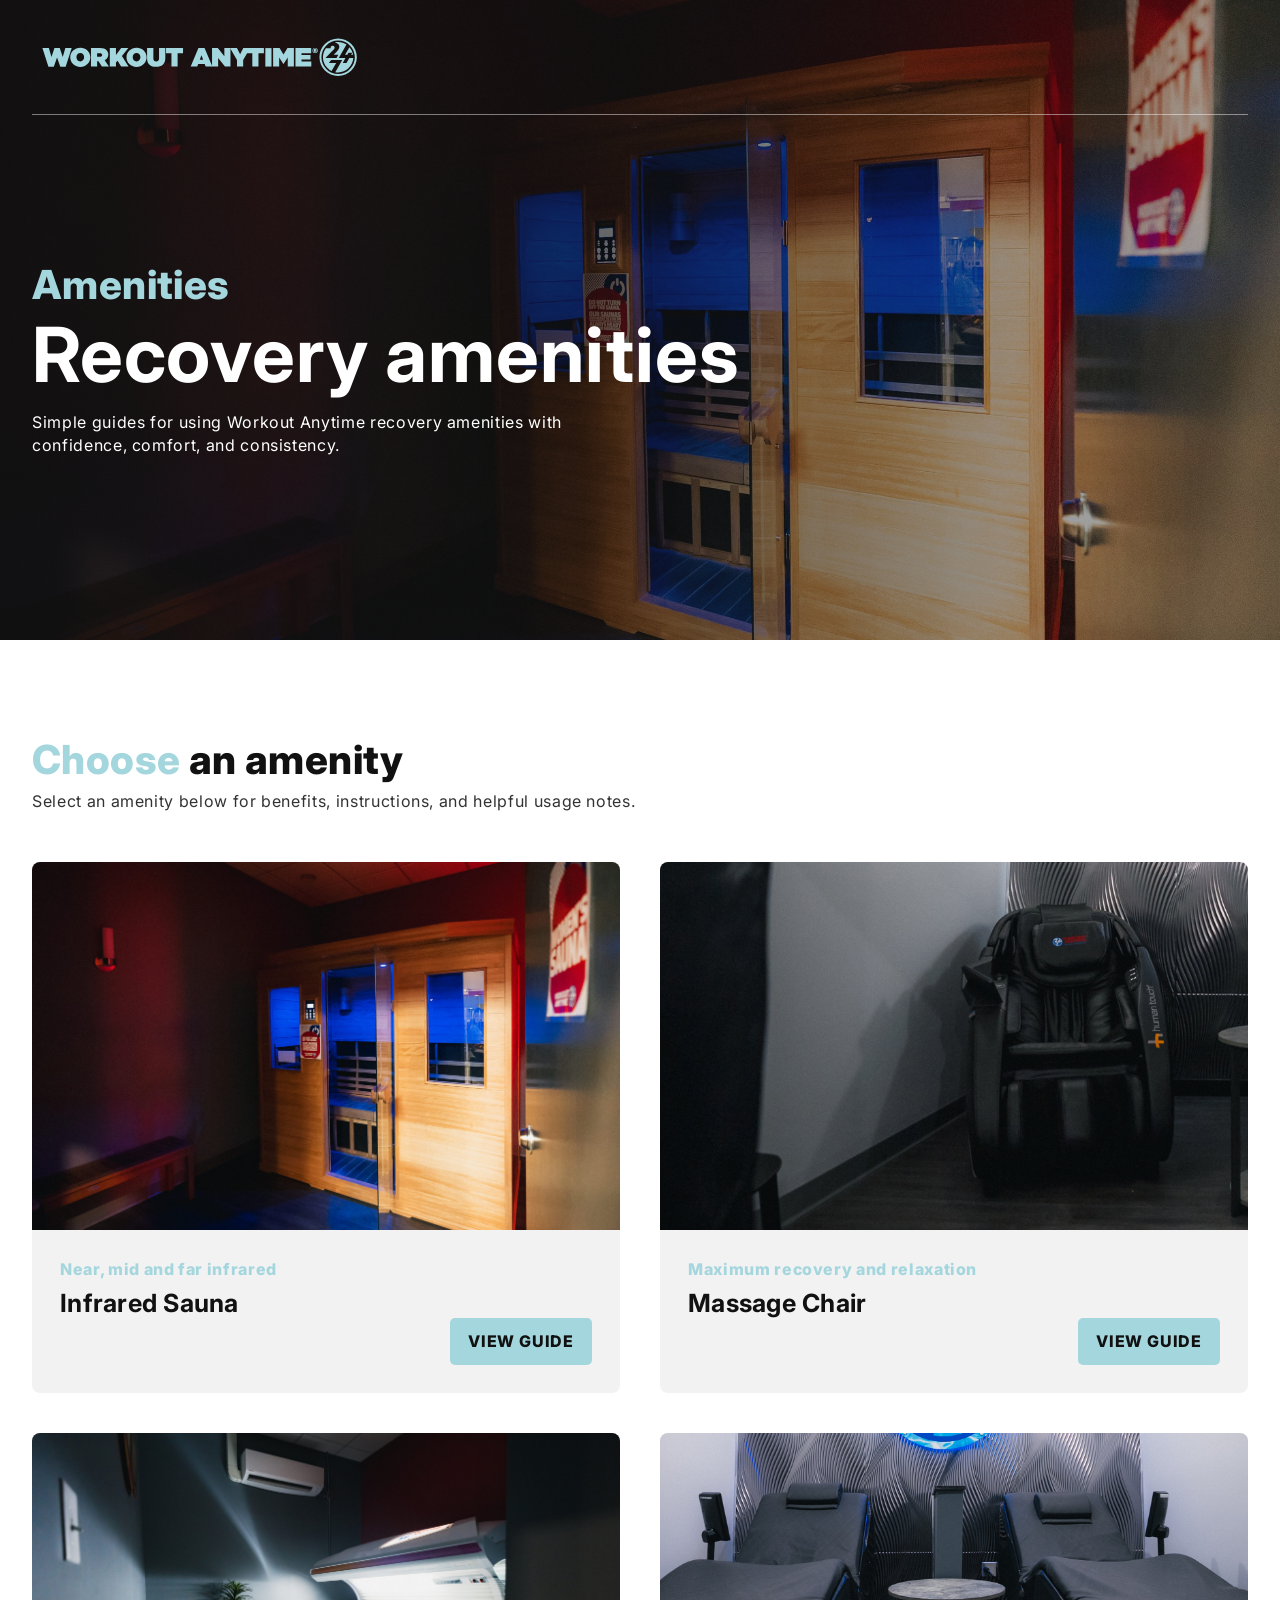
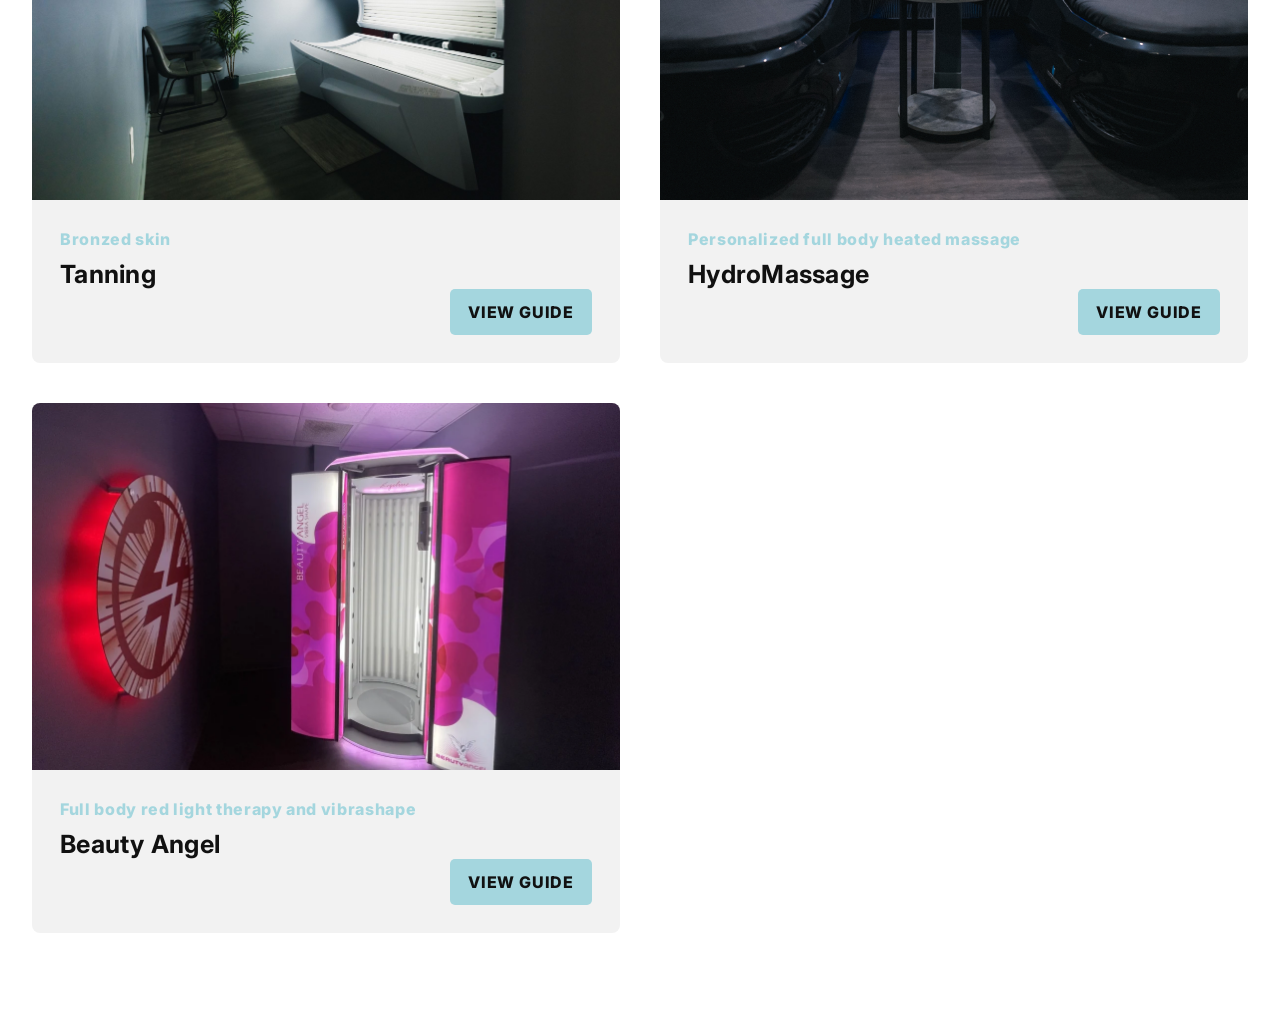
==== commit 51338504: "Add Beauty Angel amenity page" ====
--- a/index.html
+++ b/index.html
@@ -100,6 +100,18 @@
               <span>View guide</span>
             </div>
           </a>
+
+          <a class="amenity-card" href="beauty-angel.html">
+            <img
+              src="assets/beauty-angel-hero.jpg"
+              alt="Beauty Angel amenity"
+            />
+            <div>
+              <p>Full body red light therapy and vibrashape</p>
+              <h3>Beauty Angel</h3>
+              <span>View guide</span>
+            </div>
+          </a>
         </div>
       </section>
     </main>
--- a/styles.css
+++ b/styles.css
@@ -104,9 +104,9 @@
 }
 
 .amenity-card {
-  display: grid;
-  grid-template-columns: minmax(0, 220px) minmax(0, 1fr);
-  min-height: 220px;
+  display: flex;
+  flex-direction: column;
+  min-height: 0;
   overflow: hidden;
   border-radius: 8px;
   background: var(--muted);
@@ -123,16 +123,19 @@
 
 .amenity-card img {
   width: 100%;
-  height: 100%;
+  height: auto;
+  aspect-ratio: 16 / 10;
   object-fit: cover;
 }
 
 .amenity-card div {
   display: flex;
+  flex: 1;
   flex-direction: column;
-  justify-content: center;
+  align-items: flex-start;
+  justify-content: flex-start;
   min-width: 0;
-  padding: 32px;
+  padding: 28px;
 }
 
 .amenity-card p {
@@ -140,6 +143,7 @@
   font-size: 16px;
   font-weight: 800;
   letter-spacing: 0.65px;
+  text-align: left;
 }
 
 .amenity-card h3 {
@@ -148,15 +152,30 @@
   font-weight: 700;
   line-height: 1.2;
   letter-spacing: 0.25px;
+  text-align: left;
 }
 
 .amenity-card span {
-  margin-top: 28px;
-  color: var(--blue);
+  display: inline-flex;
+  align-items: center;
+  justify-content: center;
+  align-self: flex-end;
+  min-height: 44px;
+  margin-top: auto;
+  padding: 12px 18px;
+  border-radius: 5px;
+  background: var(--teal);
+  color: var(--black);
   font-size: 16px;
   font-weight: 800;
   letter-spacing: 0.8px;
   text-transform: uppercase;
+  transition: background-color 180ms ease, color 180ms ease;
+}
+
+.amenity-card:hover span,
+.amenity-card:focus-visible span {
+  background: #b8e5ec;
 }
 
 .hero {
@@ -185,6 +204,10 @@
 
 .hero__image--hydromassage {
   object-position: center top;
+}
+
+.hero__image--beauty {
+  object-position: center;
 }
 
 .hero__overlay {
@@ -277,6 +300,11 @@
 
 .hero__copy--wide {
   width: min(860px, 100%);
+}
+
+.hero__copy--beauty .eyebrow {
+  width: min(640px, 100%);
+  white-space: normal;
 }
 
 .eyebrow,
@@ -502,6 +530,125 @@
   letter-spacing: 0.65px;
 }
 
+.beauty-guide {
+  width: 100%;
+  padding: 100px var(--gutter);
+  background: var(--muted);
+}
+
+.beauty-guide__inner {
+  width: min(var(--container), 100%);
+  margin: 0 auto;
+}
+
+.control-guide__desktop {
+  position: relative;
+  width: 1120px;
+  max-width: 100%;
+  min-height: 1040px;
+  margin: 40px auto 0;
+}
+
+.control-guide__graphic {
+  position: relative;
+  z-index: 2;
+  width: 263px;
+  height: auto;
+  margin: 0 auto;
+}
+
+.control-guide__lines {
+  position: absolute;
+  z-index: 1;
+  top: 0;
+  left: 50%;
+  width: 1120px;
+  max-width: none;
+  height: 1040px;
+  overflow: visible;
+  transform: translateX(-50%);
+  pointer-events: none;
+}
+
+.control-guide__lines polyline {
+  fill: none;
+  stroke: rgba(80, 80, 85, 0.42);
+  stroke-width: 1;
+  stroke-linecap: round;
+  stroke-linejoin: round;
+  vector-effect: non-scaling-stroke;
+}
+
+.control-callout {
+  position: absolute;
+  z-index: 3;
+  width: 320px;
+  min-width: 0;
+}
+
+.control-callout h3,
+.mobile-control h3 {
+  margin-bottom: 4px;
+  font-size: 25px;
+  font-weight: 700;
+  line-height: 1.2;
+  letter-spacing: 0.25px;
+}
+
+.control-callout p,
+.mobile-control p {
+  color: var(--text);
+  font-size: 16px;
+  letter-spacing: 0.65px;
+  line-height: 1.25;
+}
+
+.control-callout strong {
+  color: var(--black);
+  font-weight: 800;
+}
+
+.control-callout--left {
+  left: 0;
+  text-align: right;
+}
+
+.control-callout--right {
+  right: 0;
+}
+
+.control-callout--ventilation {
+  top: 360px;
+}
+
+.control-callout--vibration {
+  top: 520px;
+}
+
+.control-callout--bluetooth {
+  top: 845px;
+}
+
+.control-callout--power {
+  top: 385px;
+}
+
+.control-callout--music {
+  top: 505px;
+}
+
+.control-callout--volume {
+  top: 615px;
+}
+
+.control-callout--voice {
+  top: 725px;
+}
+
+.control-guide__mobile {
+  display: none;
+}
+
 .guide-section {
   width: 100%;
   max-width: none;
@@ -686,6 +833,10 @@
 }
 
 .footer__image--tanning {
+  object-position: center;
+}
+
+.footer__image--beauty {
   object-position: center;
 }
 
@@ -792,6 +943,22 @@
     padding-bottom: 70px;
   }
 
+  .control-callout {
+    width: 260px;
+  }
+
+  .control-callout h3 {
+    font-size: 20px;
+  }
+
+  .control-callout--left {
+    left: max(0px, calc(50% - 510px));
+  }
+
+  .control-callout--right {
+    right: max(0px, calc(50% - 510px));
+  }
+
   .guide-section__image,
   .guide-section__content {
     width: min(720px, 100%);
@@ -861,6 +1028,48 @@
 
   .footer__bar p {
     text-align: center;
+  }
+}
+
+@media (max-width: 1180px) {
+  .control-guide__desktop {
+    display: none;
+  }
+
+  .control-guide__mobile {
+    display: block;
+  }
+
+  .control-guide__graphic--mobile {
+    width: min(263px, 70vw);
+    height: auto;
+    margin: 0 auto 42px;
+  }
+
+  .mobile-control-list {
+    display: grid;
+  }
+
+  .mobile-control {
+    display: grid;
+    grid-template-columns: 46px minmax(0, 1fr);
+    gap: 10px;
+    align-items: start;
+    padding: 14px 0;
+    border-top: 1px solid rgba(51, 51, 51, 0.35);
+  }
+
+  .mobile-control:first-child {
+    border-top: 0;
+  }
+
+  .mobile-control img {
+    width: 46px;
+    height: 46px;
+  }
+
+  .mobile-control h3 {
+    font-size: 22px;
   }
 }
 
@@ -988,6 +1197,15 @@
 
   .instructions {
     padding: 70px var(--gutter);
+  }
+
+  .beauty-guide {
+    padding: 70px var(--gutter);
+  }
+
+  .control-guide__graphic--mobile {
+    width: min(260px, 82vw);
+    margin: 0 auto 38px;
   }
 
   .steps li {
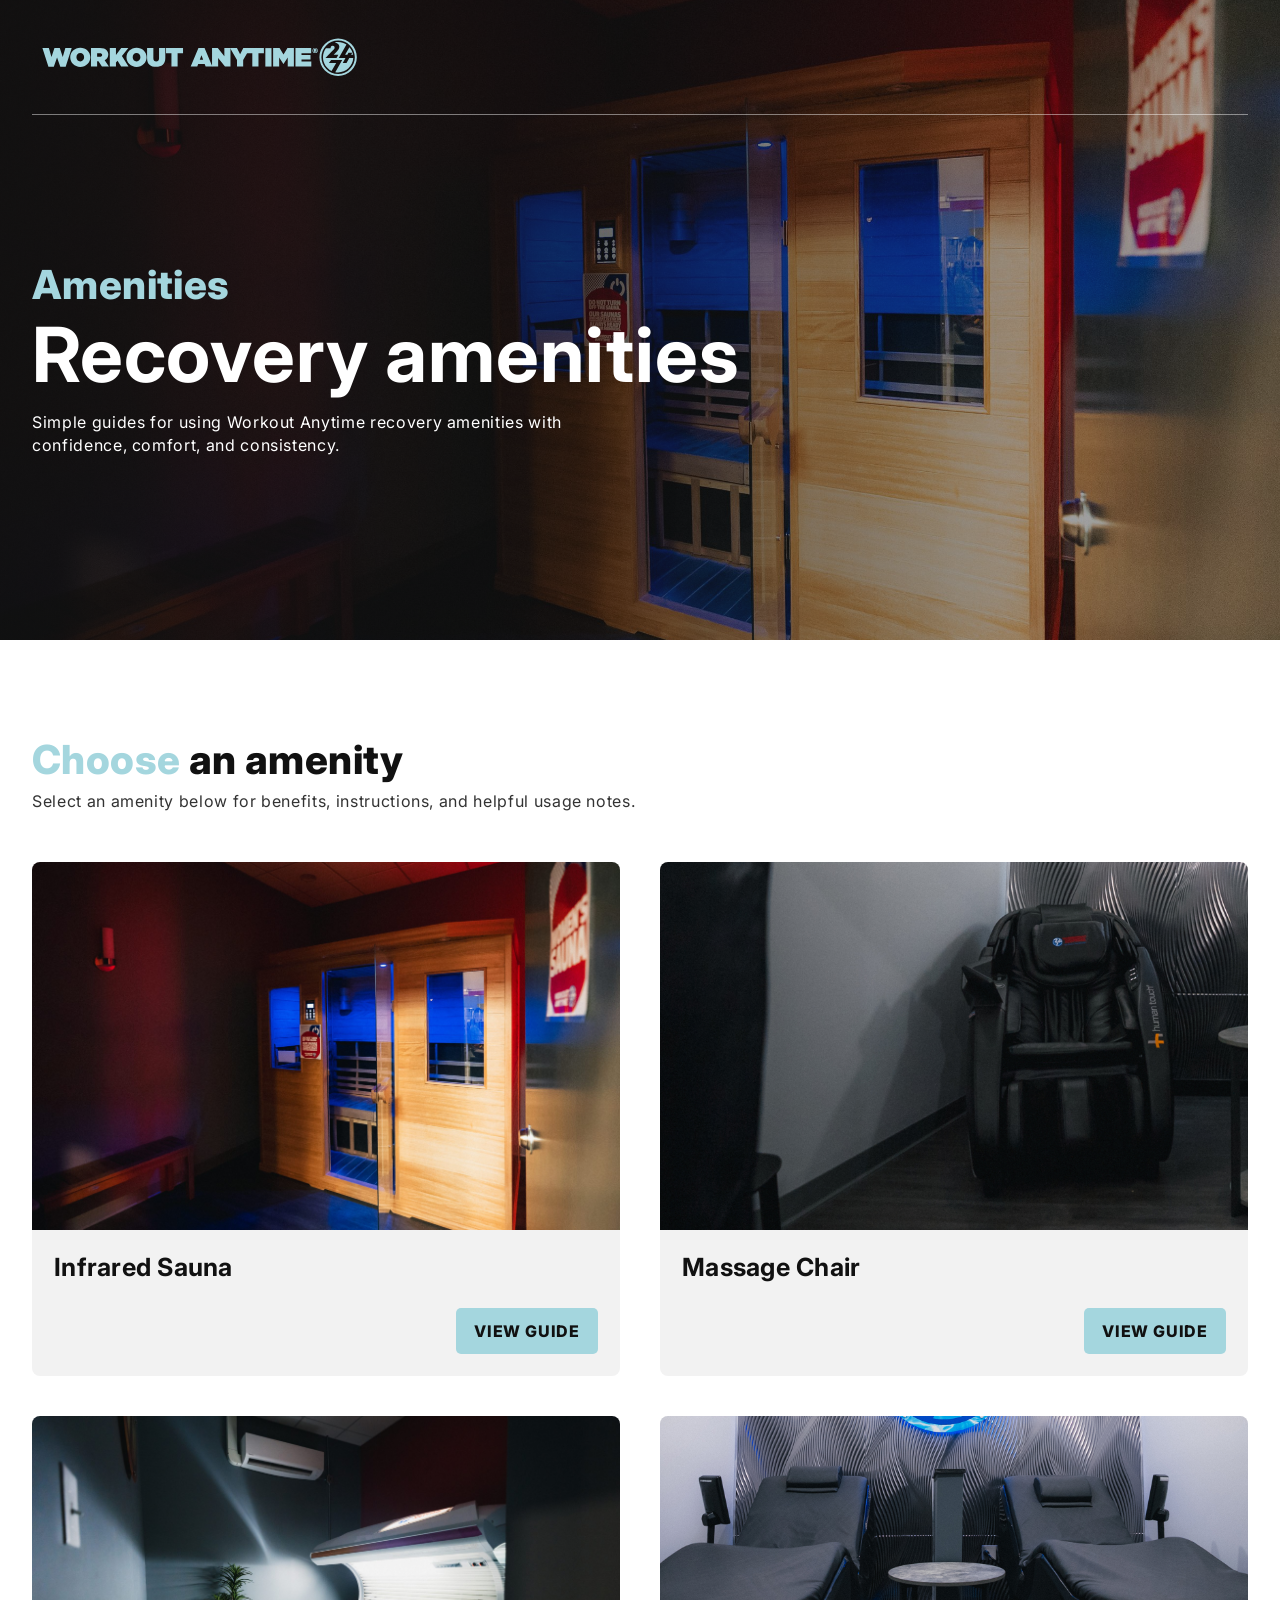
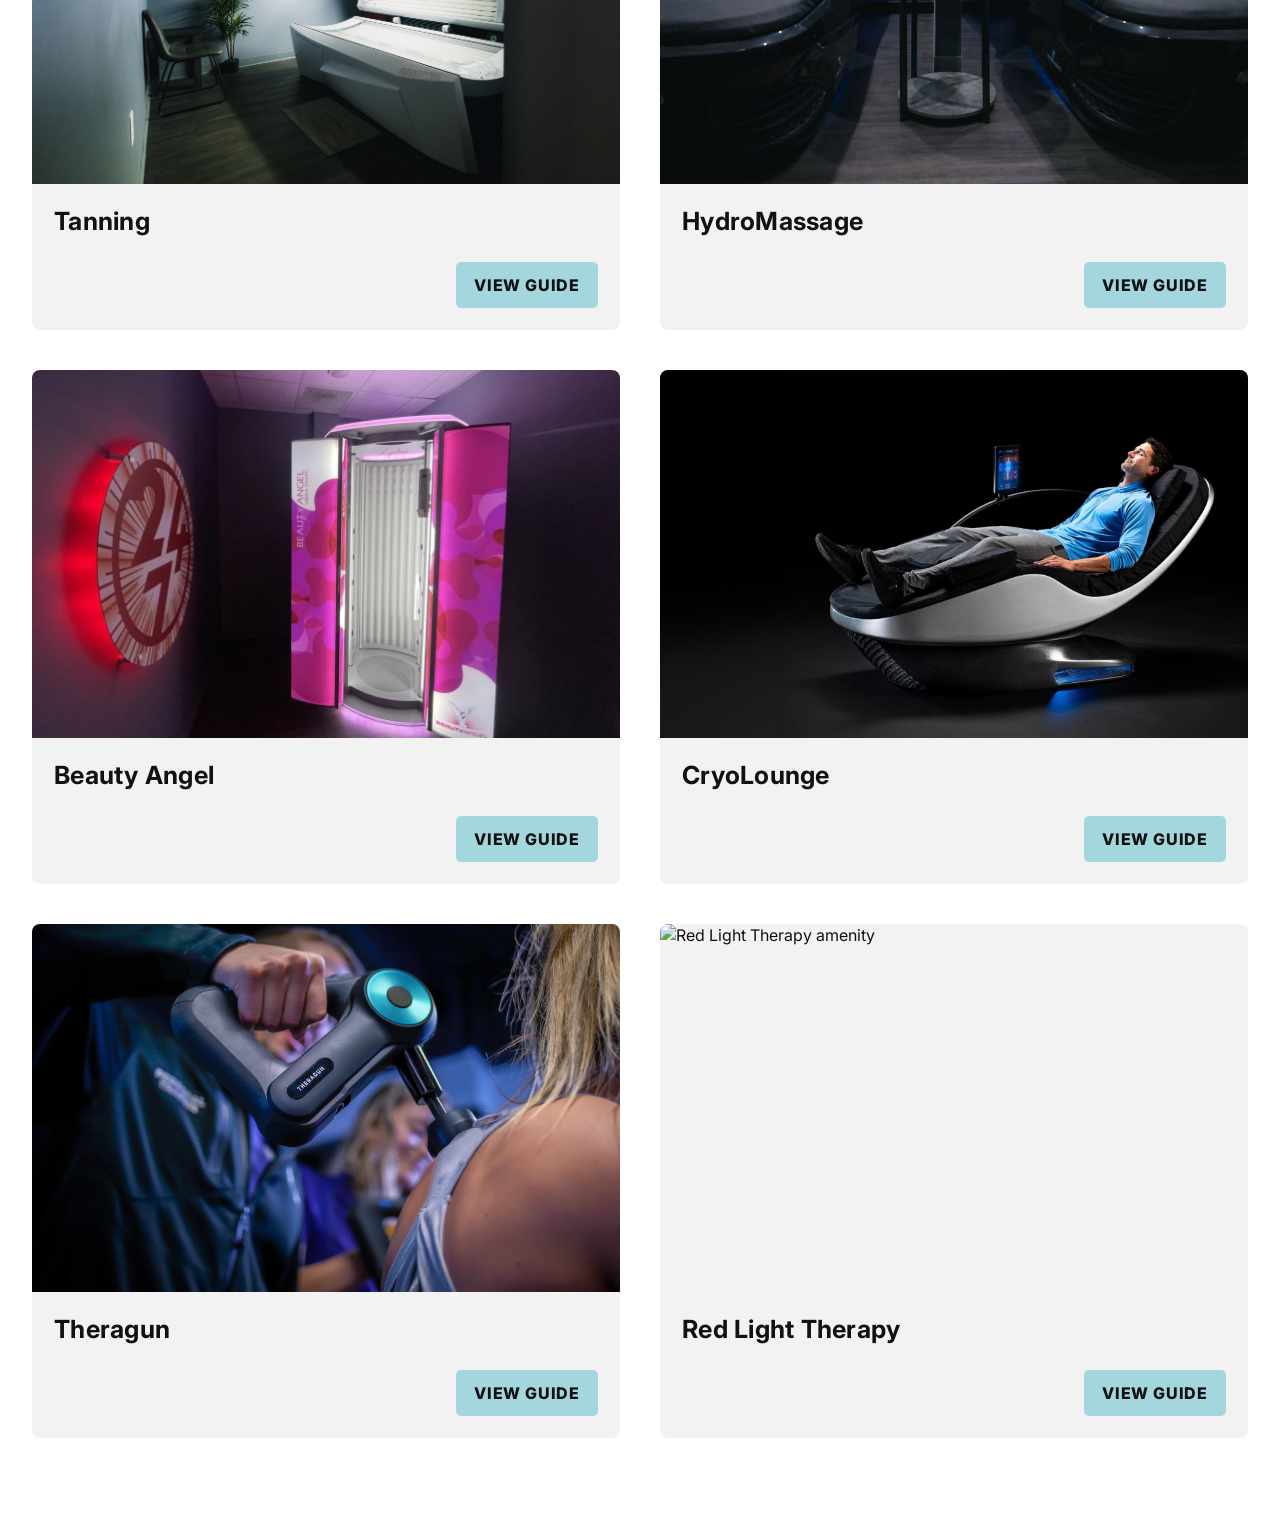
==== commit dca23994: "new pages + fixes" ====
--- a/index.html
+++ b/index.html
@@ -59,7 +59,6 @@
               alt="Infrared sauna amenity"
             />
             <div>
-              <p>Near, mid and far infrared</p>
               <h3>Infrared Sauna</h3>
               <span>View guide</span>
             </div>
@@ -71,7 +70,6 @@
               alt="Massage chair amenity"
             />
             <div>
-              <p>Maximum recovery and relaxation</p>
               <h3>Massage Chair</h3>
               <span>View guide</span>
             </div>
@@ -83,7 +81,6 @@
               alt="Tanning amenity"
             />
             <div>
-              <p>Bronzed skin</p>
               <h3>Tanning</h3>
               <span>View guide</span>
             </div>
@@ -95,7 +92,6 @@
               alt="HydroMassage amenity"
             />
             <div>
-              <p>Personalized full body heated massage</p>
               <h3>HydroMassage</h3>
               <span>View guide</span>
             </div>
@@ -107,8 +103,40 @@
               alt="Beauty Angel amenity"
             />
             <div>
-              <p>Full body red light therapy and vibrashape</p>
               <h3>Beauty Angel</h3>
+              <span>View guide</span>
+            </div>
+          </a>
+
+          <a class="amenity-card" href="cryo-lounge.html">
+            <img
+              src="assets/cryo-hero.jpg"
+              alt="CryoLounge amenity"
+            />
+            <div>
+              <h3>CryoLounge</h3>
+              <span>View guide</span>
+            </div>
+          </a>
+
+          <a class="amenity-card" href="theragun.html">
+            <img
+              src="assets/theragun-hero.jpg"
+              alt="Theragun amenity"
+            />
+            <div>
+              <h3>Theragun</h3>
+              <span>View guide</span>
+            </div>
+          </a>
+
+          <a class="amenity-card" href="red-light-therapy.html">
+            <img
+              src="assets/red-light-hero.jpg"
+              alt="Red Light Therapy amenity"
+            />
+            <div>
+              <h3>Red Light Therapy</h3>
               <span>View guide</span>
             </div>
           </a>
--- a/styles.css
+++ b/styles.css
@@ -135,7 +135,8 @@
   align-items: flex-start;
   justify-content: flex-start;
   min-width: 0;
-  padding: 28px;
+  padding: 22px;
+  gap: 26px;
 }
 
 .amenity-card p {
@@ -147,7 +148,6 @@
 }
 
 .amenity-card h3 {
-  margin-top: 8px;
   font-size: 25px;
   font-weight: 700;
   line-height: 1.2;
@@ -210,6 +210,14 @@
   object-position: center;
 }
 
+.hero__image--cryo {
+  object-position: center;
+}
+
+.hero__image--red-light {
+  object-position: center;
+}
+
 .hero__overlay {
   position: absolute;
   inset: 0;
@@ -304,6 +312,21 @@
 
 .hero__copy--beauty .eyebrow {
   width: min(640px, 100%);
+  white-space: normal;
+}
+
+.hero__copy--cryo .eyebrow {
+  width: min(625px, 100%);
+  white-space: normal;
+}
+
+.hero__copy--theragun .eyebrow {
+  width: min(560px, 100%);
+  white-space: normal;
+}
+
+.hero__copy--red-light .eyebrow {
+  width: min(560px, 100%);
   white-space: normal;
 }
 
@@ -484,7 +507,7 @@
 .steps {
   display: grid;
   grid-template-columns: repeat(4, minmax(0, 1fr));
-  gap: 27px;
+  gap: 60px;
   margin: 0;
   padding: 0;
   list-style: none;
@@ -665,6 +688,11 @@
   padding-top: 50px;
 }
 
+.guide-section--cryo {
+  padding-top: 100px;
+  padding-bottom: 100px;
+}
+
 .guide-section--reverse .guide-section__image {
   order: 2;
 }
@@ -682,6 +710,16 @@
   width: 100%;
   aspect-ratio: 636 / 374;
   object-fit: cover;
+}
+
+.guide-section__image--portrait {
+  justify-self: center;
+  max-width: 420px;
+}
+
+.guide-section__image--portrait img {
+  aspect-ratio: 364 / 493;
+  object-fit: contain;
 }
 
 .guide-section__content .section__heading {
@@ -754,6 +792,61 @@
   padding-bottom: 85px;
 }
 
+.recommendations {
+  width: 100%;
+  max-width: none;
+  padding: 100px var(--gutter);
+  background: var(--muted);
+}
+
+.recommendations > .section__heading,
+.recommendations > .recommendation-grid {
+  width: min(var(--container), 100%);
+  margin-right: auto;
+  margin-left: auto;
+}
+
+.recommendations > .section__heading {
+  max-width: none;
+}
+
+.recommendation-grid {
+  display: grid;
+  grid-template-columns: repeat(4, minmax(0, 1fr));
+  gap: 40px;
+}
+
+.recommendation-card {
+  min-width: 0;
+}
+
+.recommendation-card img {
+  width: 100%;
+  aspect-ratio: 308 / 493;
+  border-radius: 8px;
+  object-fit: cover;
+}
+
+.recommendation-card h3 {
+  margin-top: 23px;
+  margin-bottom: 8px;
+  font-size: 25px;
+  font-weight: 700;
+  line-height: 1.2;
+  letter-spacing: 0.25px;
+}
+
+.recommendation-card p {
+  color: var(--text);
+  font-size: 16px;
+  line-height: 1.25;
+  letter-spacing: 0.65px;
+}
+
+.recommendation-card p + p {
+  margin-top: 14px;
+}
+
 .info-grid {
   display: grid;
   grid-template-columns: 1fr;
@@ -837,6 +930,10 @@
 }
 
 .footer__image--beauty {
+  object-position: center;
+}
+
+.footer__image--cryo {
   object-position: center;
 }
 
@@ -965,6 +1062,11 @@
     justify-self: center;
   }
 
+  .recommendation-grid {
+    grid-template-columns: repeat(2, minmax(0, 1fr));
+    gap: 60px 28px;
+  }
+
   .guide-section--reverse .guide-section__image,
   .guide-section--reverse .guide-section__content {
     order: initial;
@@ -1056,11 +1158,14 @@
     gap: 10px;
     align-items: start;
     padding: 14px 0;
-    border-top: 1px solid rgba(51, 51, 51, 0.35);
-  }
-
-  .mobile-control:first-child {
-    border-top: 0;
+    border: 0;
+  }
+
+  .mobile-control:nth-child(1),
+  .mobile-control:nth-child(4) {
+    margin-bottom: 10px;
+    padding-bottom: 18px;
+    border-bottom: 1px solid #505055;
   }
 
   .mobile-control img {
@@ -1179,10 +1284,19 @@
     grid-template-columns: 1fr;
   }
 
+  .recommendation-grid {
+    grid-template-columns: 1fr;
+  }
+
   .guide-section {
     padding: 70px var(--gutter);
   }
 
+  .guide-section--cryo {
+    padding-top: 100px;
+    padding-bottom: 100px;
+  }
+
   .amenity-card {
     grid-template-columns: 1fr;
   }
@@ -1191,12 +1305,21 @@
     aspect-ratio: 16 / 9;
   }
 
+  .amenity-card span {
+    align-self: flex-start;
+    margin-top: 28px;
+  }
+
   .benefit-card {
     min-height: 170px;
   }
 
   .instructions {
     padding: 70px var(--gutter);
+  }
+
+  .instructions--cryo {
+    padding: 70px 0px ;
   }
 
   .beauty-guide {
@@ -1257,6 +1380,11 @@
   .footer__bar nav {
     flex-wrap: wrap;
   }
+
+
+  .amenity-card div {
+    gap: 0px;
+  }
 }
 
 @media (max-width: 520px) {
@@ -1326,6 +1454,7 @@
   }
 
   .benefit-card p,
+  .benefit-card h3,
   .info-card li,
   .section__heading p {
     overflow-wrap: break-word;
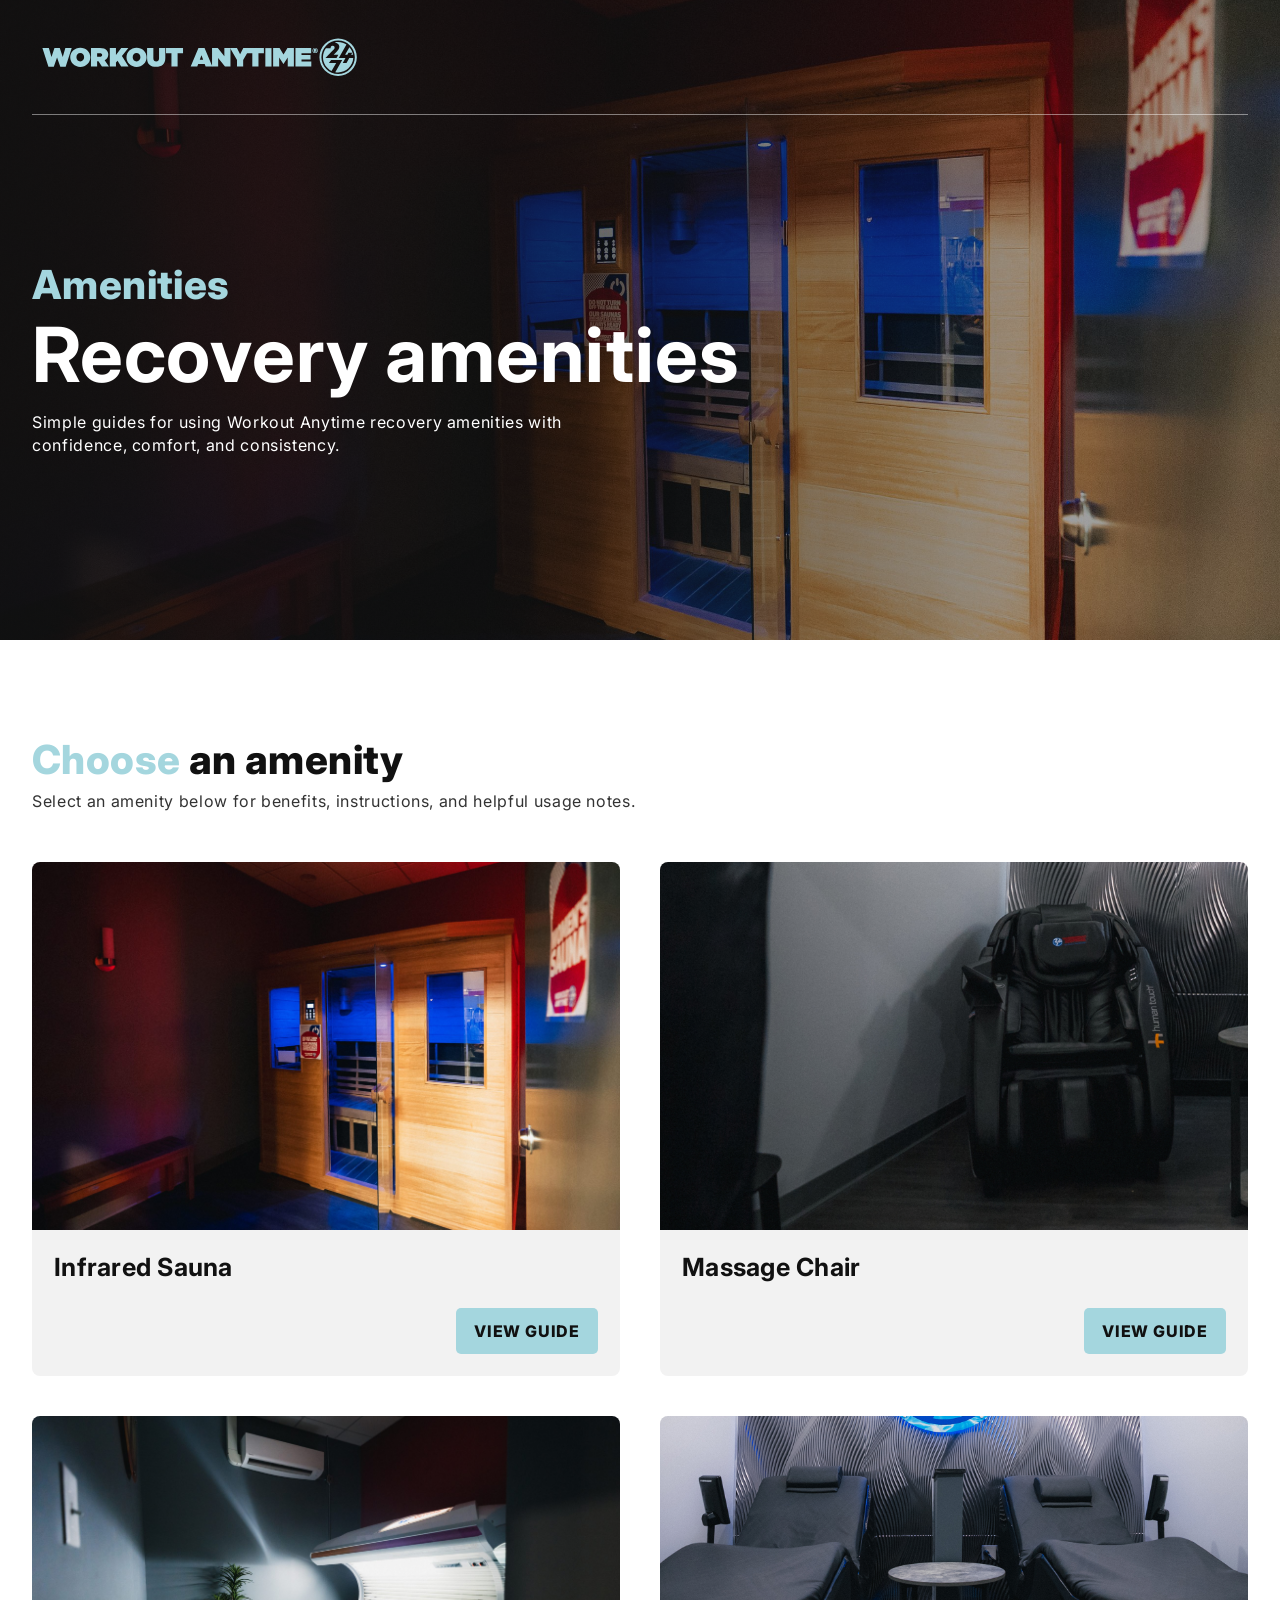
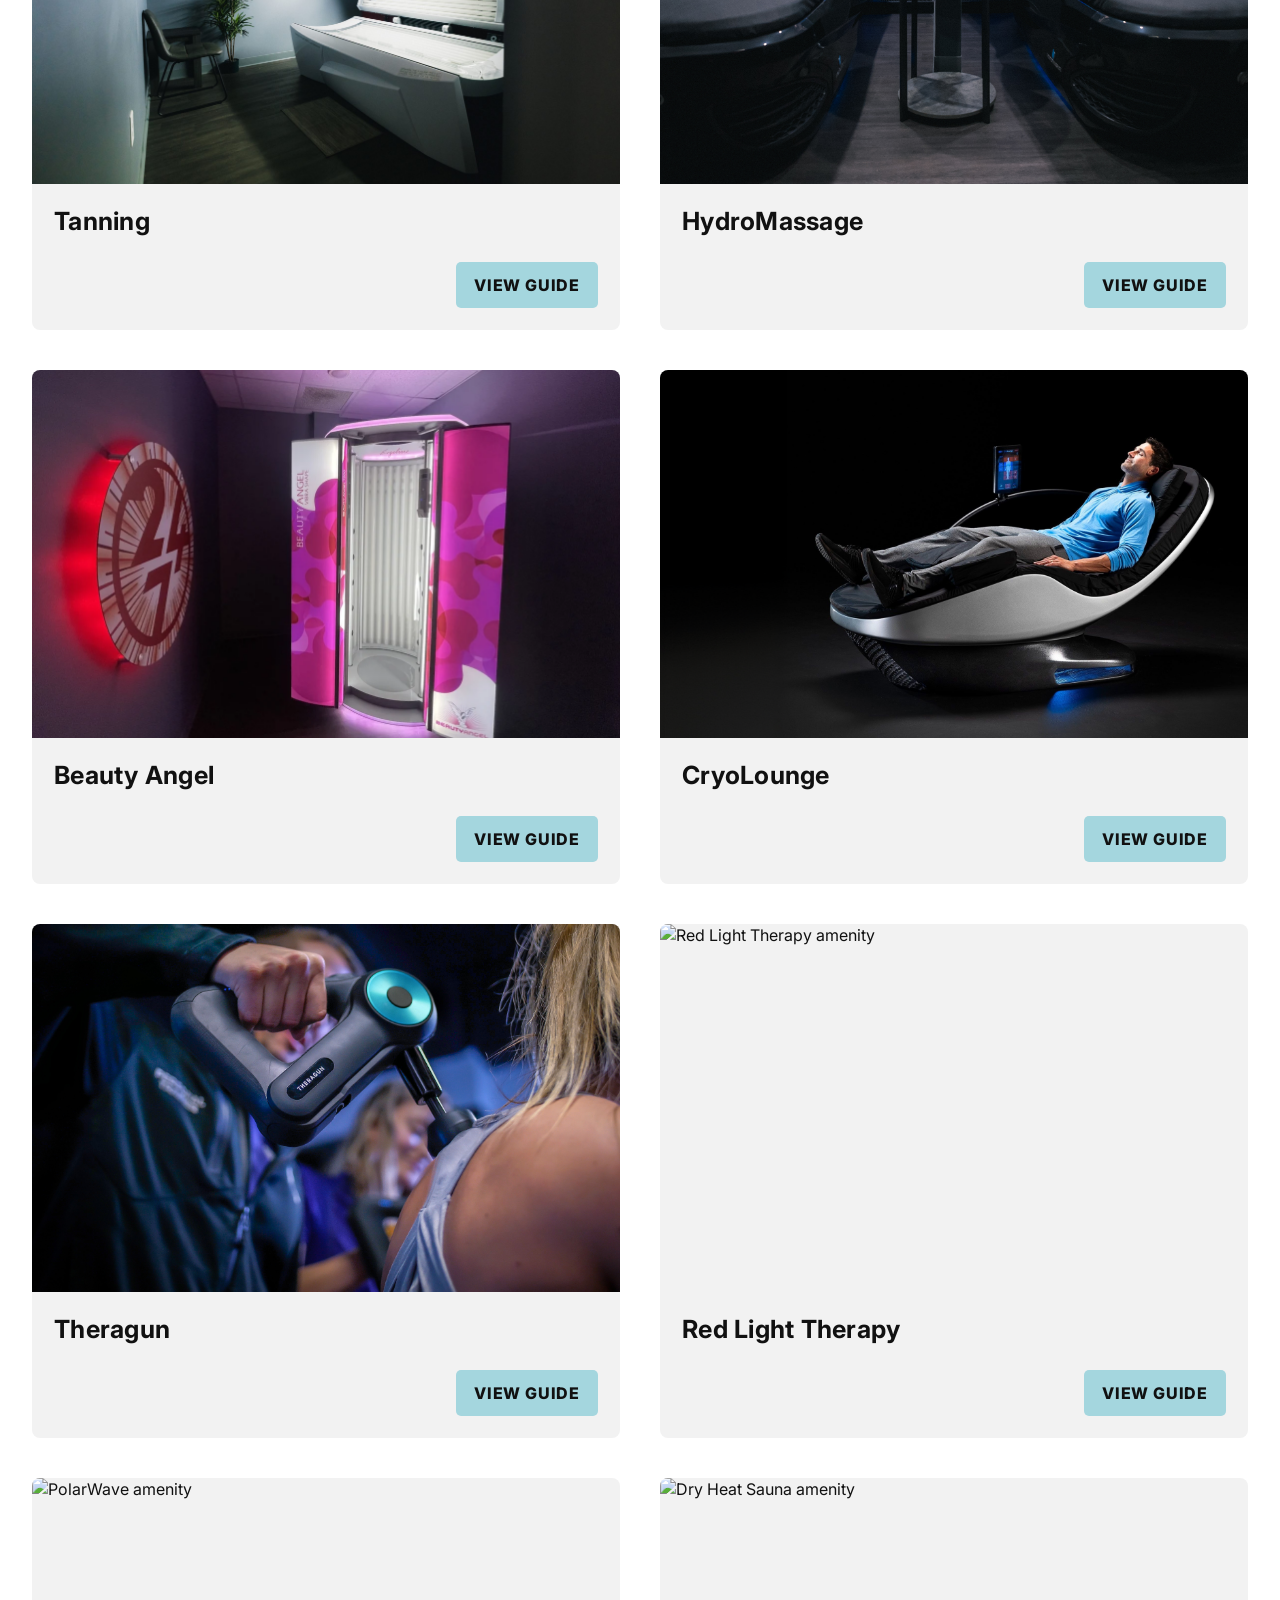
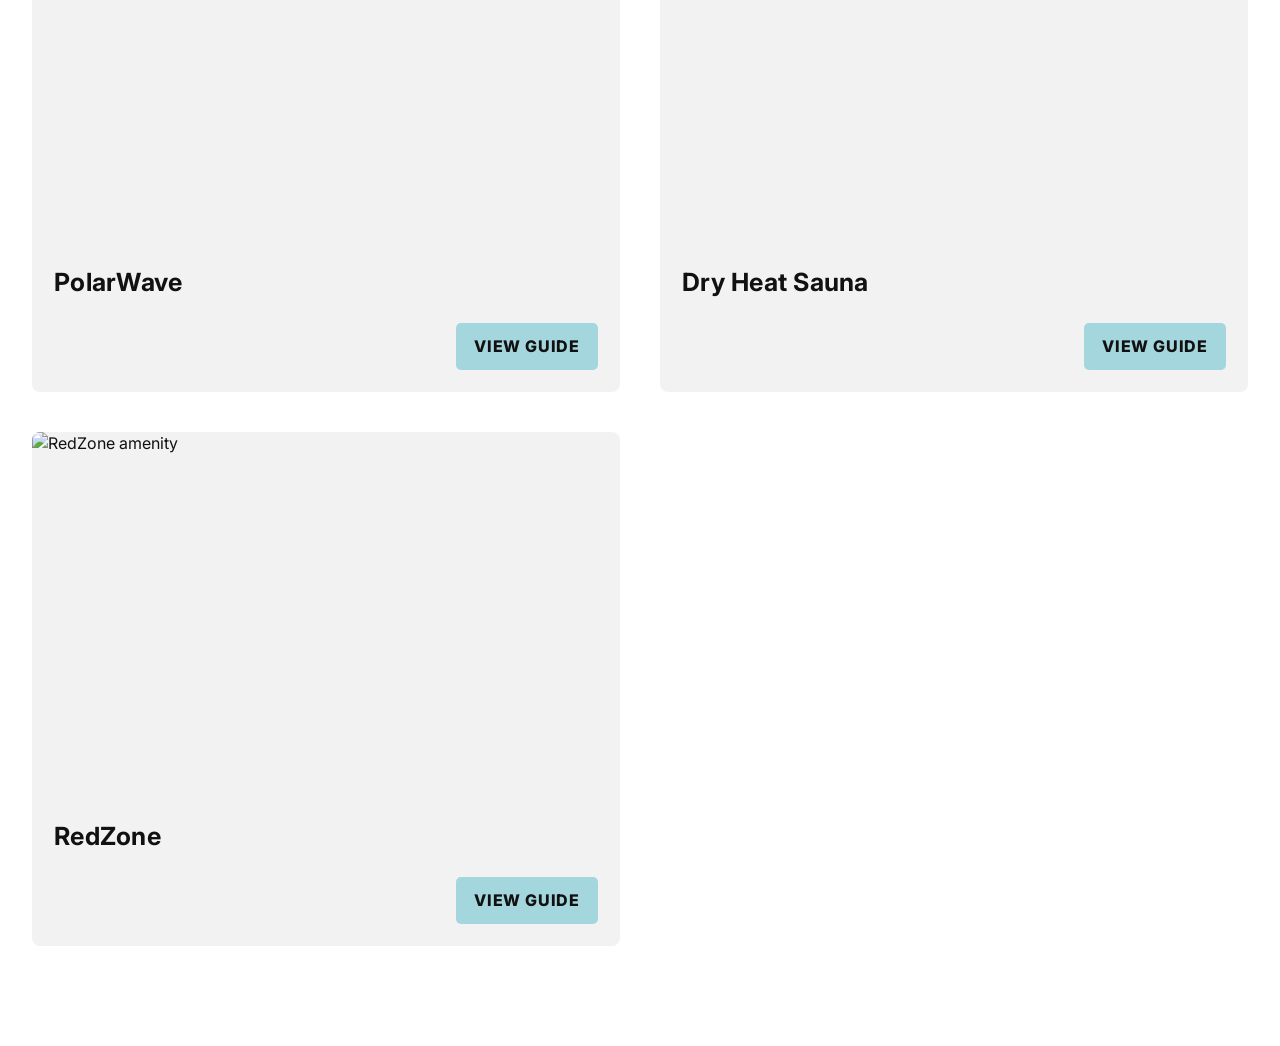
==== commit 62d6bd3d: "final ver" ====
--- a/index.html
+++ b/index.html
@@ -140,6 +140,39 @@
               <span>View guide</span>
             </div>
           </a>
+
+          <a class="amenity-card" href="polarwave.html">
+            <img
+              src="assets/polarwave-hero.jpg"
+              alt="PolarWave amenity"
+            />
+            <div>
+              <h3>PolarWave</h3>
+              <span>View guide</span>
+            </div>
+          </a>
+
+          <a class="amenity-card" href="dry-heat-sauna.html">
+            <img
+              src="assets/dry-heat-sauna-hero.jpg"
+              alt="Dry Heat Sauna amenity"
+            />
+            <div>
+              <h3>Dry Heat Sauna</h3>
+              <span>View guide</span>
+            </div>
+          </a>
+
+          <a class="amenity-card" href="redzone.html">
+            <img
+              src="assets/redzone-hero.jpg"
+              alt="RedZone amenity"
+            />
+            <div>
+              <h3>RedZone</h3>
+              <span>View guide</span>
+            </div>
+          </a>
         </div>
       </section>
     </main>
--- a/styles.css
+++ b/styles.css
@@ -67,7 +67,7 @@
 .home-hero__content {
   position: relative;
   z-index: 2;
-  width: min(var(--container), calc(100% - (var(--gutter) * 2)));
+  width: min(var(--container), calc(100% - var(--gutter) - var(--gutter)));
   margin: 0 auto;
   padding: 150px 0 120px;
 }
@@ -218,6 +218,10 @@
   object-position: center;
 }
 
+.hero__image--polarwave {
+  object-position: center;
+}
+
 .hero__overlay {
   position: absolute;
   inset: 0;
@@ -238,10 +242,27 @@
   );
 }
 
+.hero__overlay--polarwave {
+  background: linear-gradient(
+    90deg,
+    rgba(17, 17, 17, 0.42) 0%,
+    rgba(17, 17, 17, 0.23) 55%,
+    rgba(17, 17, 17, 0.09) 100%
+  );
+}
+
+.hero__overlay--redzone {
+  background: linear-gradient(
+    90deg,
+    rgba(17, 17, 17, 0.5) 0%,
+    rgba(17, 17, 17, 0.38) 100%
+  );
+}
+
 .site-header {
   position: relative;
   z-index: 2;
-  width: min(var(--container), calc(100% - (var(--gutter) * 2)));
+  width: min(var(--container), calc(100% - var(--gutter) - var(--gutter)));
   margin: 0 auto;
   padding-top: 30px;
   padding-bottom: 20px;
@@ -263,7 +284,7 @@
 .hero__content {
   position: relative;
   z-index: 2;
-  width: min(var(--container), calc(100% - (var(--gutter) * 2)));
+  width: min(var(--container), calc(100% - var(--gutter) - var(--gutter)));
   margin: 0 auto;
   padding: 170px 0 120px;
 }
@@ -327,6 +348,20 @@
 
 .hero__copy--red-light .eyebrow {
   width: min(560px, 100%);
+  white-space: normal;
+}
+
+.hero__copy--dry-heat .eyebrow {
+  width: min(640px, 100%);
+  white-space: normal;
+}
+
+.hero__copy--redzone {
+  width: min(895px, 100%);
+}
+
+.hero__copy--redzone .eyebrow {
+  width: min(895px, 100%);
   white-space: normal;
 }
 
@@ -401,7 +436,7 @@
 }
 
 .section {
-  width: min(var(--container), calc(100% - (var(--gutter) * 2)));
+  width: min(var(--container), calc(100% - var(--gutter) - var(--gutter)));
   margin: 0 auto;
   padding: 100px 0;
 }
@@ -753,6 +788,20 @@
   object-fit: cover;
 }
 
+.instructions__image--polarwave img {
+  object-position: center top;
+}
+
+.instructions__image--dry-heat img {
+  aspect-ratio: 610 / 744;
+  object-position: center;
+}
+
+.instructions__image--redzone img {
+  aspect-ratio: 610 / 855;
+  object-position: center;
+}
+
 .instructions--sauna .instructions__content {
   width: auto;
   margin: 0;
@@ -899,7 +948,7 @@
 }
 
 .callout {
-  margin-top: 50px;
+  margin-top: 30px;
   padding: 36px;
   border-radius: 8px;
   background: var(--teal);
@@ -937,6 +986,10 @@
   object-position: center;
 }
 
+.footer__image--polarwave {
+  object-position: center;
+}
+
 .footer__overlay {
   position: absolute;
   inset: 0;
@@ -946,7 +999,7 @@
 .footer__message {
   position: relative;
   z-index: 1;
-  width: min(584px, calc(100% - (var(--gutter) * 2)));
+  width: min(584px, calc(100% - var(--gutter) - var(--gutter)));
   font-family: var(--display);
   font-size: 40px;
   font-weight: 800;
@@ -961,7 +1014,7 @@
   z-index: 1;
   left: 50%;
   bottom: 20px;
-  width: min(var(--container), calc(100% - (var(--gutter) * 2)));
+  width: min(var(--container), calc(100% - var(--gutter) - var(--gutter)));
   transform: translateX(-50%);
   display: grid;
   grid-template-columns: auto 1fr auto;
@@ -1311,7 +1364,7 @@
   }
 
   .benefit-card {
-    min-height: 170px;
+    min-height: 0;
   }
 
   .instructions {
@@ -1341,7 +1394,7 @@
 
   .callout {
     padding: 28px;
-    margin-top: 28px;
+    margin-top: 30px;
   }
 
   .footer {
@@ -1393,11 +1446,11 @@
   .home-hero__content,
   .section,
   .footer__bar {
-    width: calc(100% - (var(--gutter) * 2)); 
+    width: calc(100% - var(--gutter) - var(--gutter));
   }
 
   .instructions__content {
-    width: calc(100% - (var(--gutter) * 2)); 
+    width: calc(100% - var(--gutter) - var(--gutter));
   }
 
   .instructions {
@@ -1424,12 +1477,12 @@
   }
 
   .footer__bar {
-    width: calc(100% - (var(--gutter) * 2)); 
+    width: calc(100% - var(--gutter) - var(--gutter));
   }
 
   .home-hero__content,
   .amenity-index {
-    width: calc(100% - (var(--gutter) * 2)); 
+    width: calc(100% - var(--gutter) - var(--gutter));
   }
 
   .home-hero h1,
@@ -1438,7 +1491,7 @@
   }
 
   .hero__content {
-    width: calc(100% - (var(--gutter) * 2)); 
+    width: calc(100% - var(--gutter) - var(--gutter));
   }
 
   .hero__copy,
